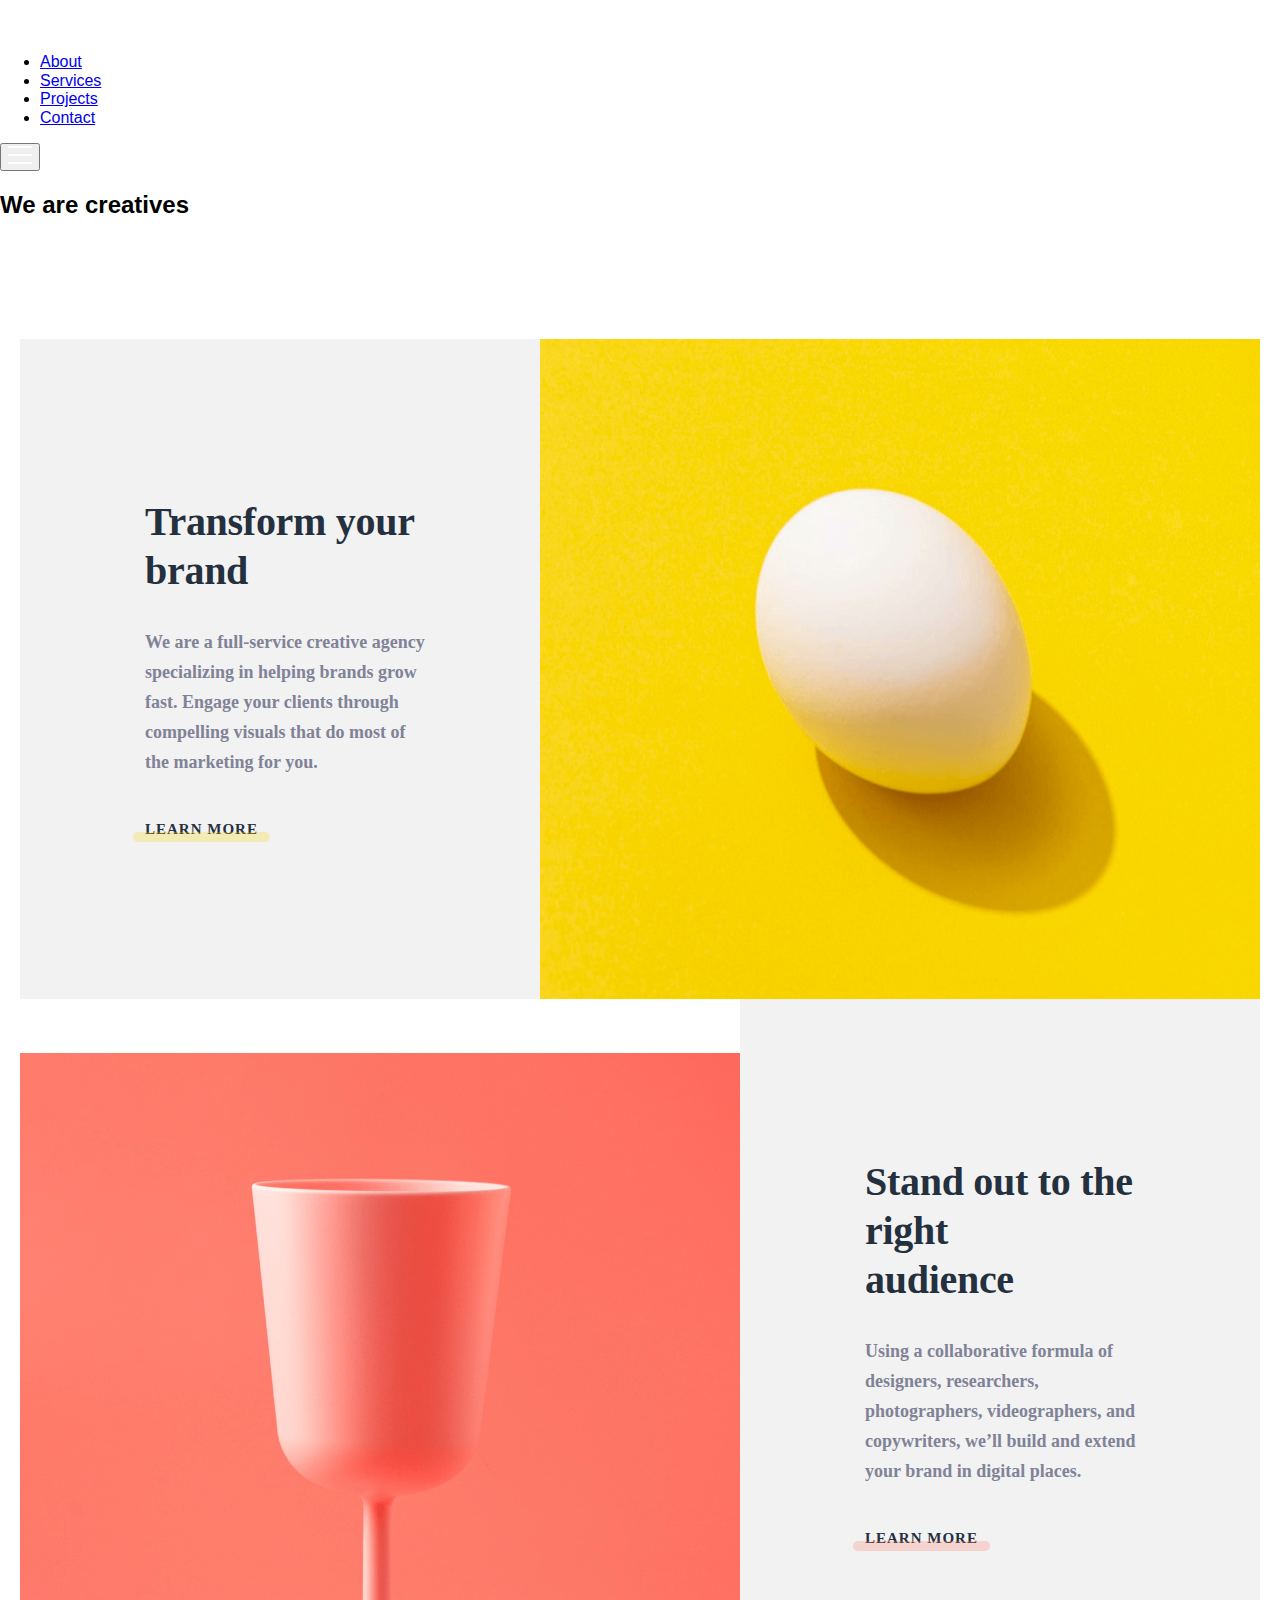
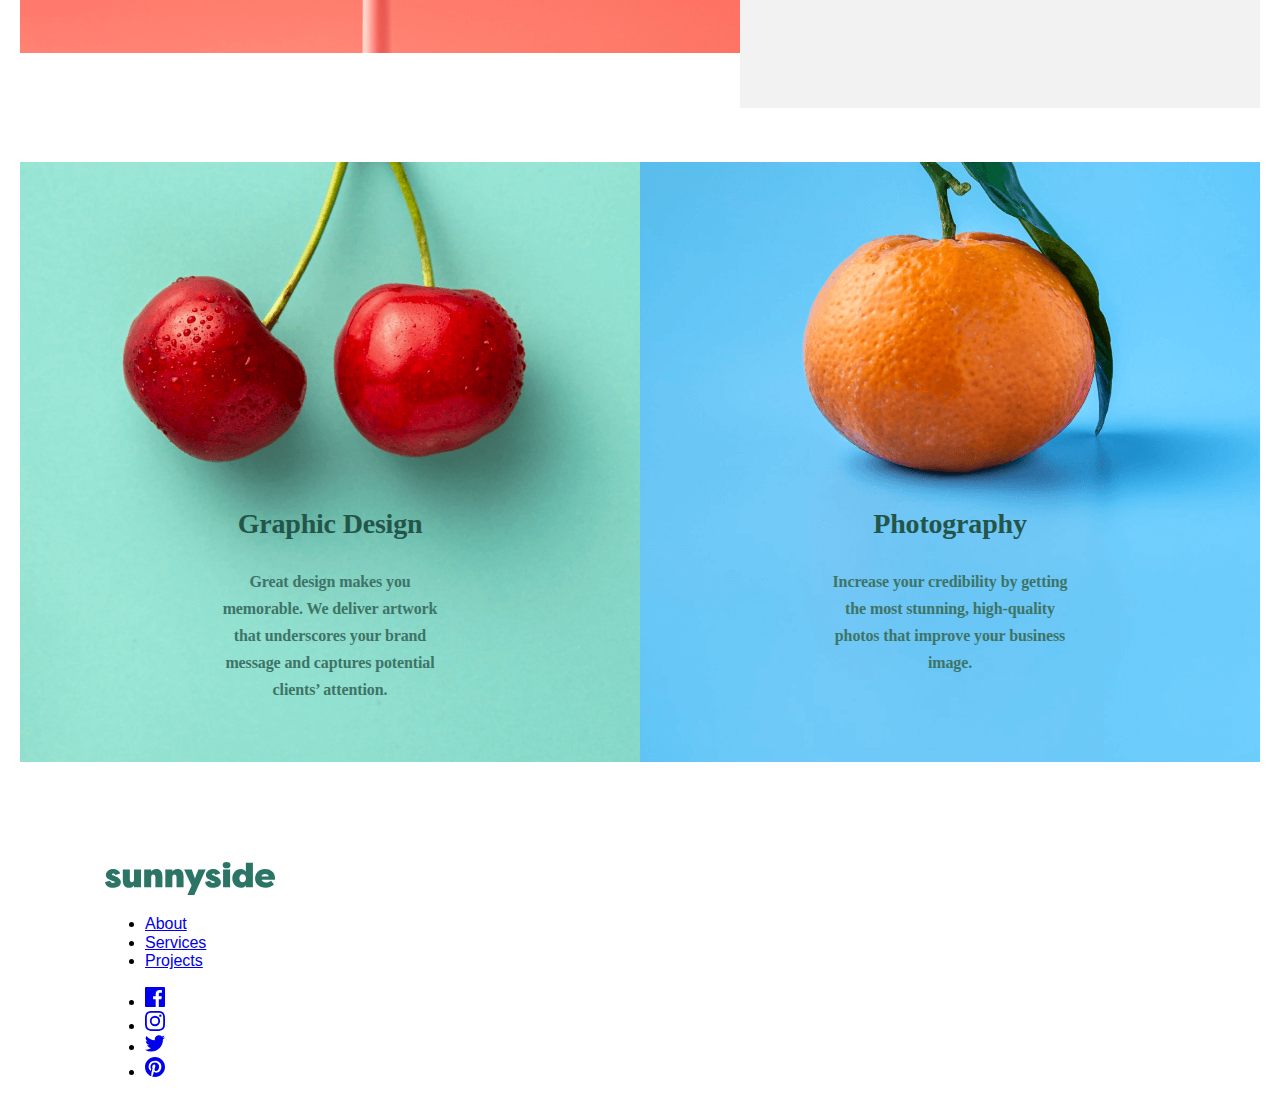
==== index.html @ 57a6dff3 "Asliddin" ====
<!DOCTYPE html>
<html lang="en">
<head>
  <meta charset="UTF-8">
  <meta http-equiv="X-UA-Compatible" content="IE=edge">
  <meta name="viewport" content="width=device-width, initial-scale=1.0">
  <title>dars_1</title>
  <link rel="stylesheet" href="./css/main.css">
</head>
  <body>
    <div class="hero-fon">
      <header class="site-header">
        <a class="site-header__logo-link" href="#">
          <img class="site-header__logo" src="./img/site-logo.svg" alt="Site logo" width="170" height="33">
        </a>
        <nav class="site-nav">
          <ul class="site-nav__list">
            <li class="site-nav__item"><a href="#" class="site-nav__item-link">About</a></li>
            <li class="site-nav__item"><a href="#" class="site-nav__item-link">Services</a></li>
            <li class="site-nav__item"><a href="#" class="site-nav__item-link">Projects</a></li>
            <li class="site-nav__item"><a href="#" class="site-nav__item-link site-nav__item-link--contact">Contact</a></li>
          </ul>
        </nav>
        <button class="site-header__btn site-header__js-btn"><img src="./img/btn.svg" alt="" width="24" height="18"></button>
      </header>
  
      <main class="site-main">
  
        <section class="hero">
          <h2 class="hero__heading">We are creatives</h2>
          <img class="hero__img" src="./img/strelka.svg" alt="" width="30" height="107">
        </section>
      </div>

      <section class="content-img">
        <div class="big-container">
          <ol class="content-img__list content-list">
            <li class="content-img__item">
                <div class="content-img__item-left">
                  <h2 class="content-img__title">Transform your<br> brand</h2>
                  <div class="content-img__text-box">
                    <p class="content__img-text">We are a full-service creative agency specializing in helping brands grow fast. Engage your clients through compelling visuals that do most of the marketing for you.</p>
                  </div>
                  <a class="content-img__link" href="#" >LEARN MORE</a>
                </div>
                <img class="content-img__img" src="./img/egg.png"
                width="720"
                height="600"
                alt="The background is yellow and there is an egg shade that stands for one egg" >
            </li>
            
            <li class="content-img__item">
              <div class="content-img__item-left">
                <h2 class="content-img__title">Stand out to the right<br> audience</h2>
                <div class="content-img__text-box">
                  <p class="content__img-text">Using a collaborative formula of designers, researchers, photographers, videographers, and copywriters, we’ll build and extend your brand in digital places.</p>
                </div>
                <a class="content-img__second-link" href="#" >LEARN MORE</a>
              </div>
              <img class="content-img__img" src="./img/fruct.png"
              width="720"
              height="600"
              alt="The background is yellow and there is an egg shade that stands for one egg" >
          </li>

          <li class="content-img__item">
            <div class="content-list__left">
              <strong class="content-list__str">Graphic Design</strong>
              <div class="content-list__text-box">
                <p class="content-list__text">Great design makes you memorable. We deliver artwork that underscores your brand message and captures potential clients’ attention.</p>
              </div>
            </div>
            <div class="content-list__right">
              <strong class="content-list__str">Photography</strong>
              <div class="content-list__text-box">
                <p class="content-list__text">Increase your credibility by getting the most stunning, high-quality photos that improve your business image.</p>
              </div>
            </div>
          </li>
          </ol>

        </div>


      </section>

      <section class="clients">

      </section>

      <section class="images">

      </section>

    </main>

    <footer class="site-footer">
      <div class="site-footer__container container">
        <a class="site-footer__logo-link" href="#">
          <img class="site-footer__logo" src="./img/logo-2.svg" alt="Site logo" width="170" height="33">
        </a>
        <nav class="footer-nav">
          <ul class="footer-nav__list">
            <li class="footer-nav__item"><a href="#" class="footer-nav__item-link">About</a></li>
            <li class="footer-nav__item"><a href="#" class="footer-nav__item-link">Services</a></li>
            <li class="footer-nav__item"><a href="#" class="footer-nav__item-link">Projects</a></li>
          </ul>
        </nav>
        <ul class="site-footer__list">
          <li class="site-footer__item">
            <a href="#" class="site-footer__item-link">
              <svg width="20" height="20" viewBox="0 0 20 20" fill="currentColor" xmlns="http://www.w3.org/2000/svg"><path d="M18.896 0H1.104C.494 0 0 .494 0 1.104v17.793C0 19.506.494 20 1.104 20h9.58v-7.745H8.076V9.237h2.606V7.01c0-2.583 1.578-3.99 3.883-3.99 1.104 0 2.052.082 2.329.119v2.7h-1.598c-1.254 0-1.496.597-1.496 1.47v1.928h2.989l-.39 3.018h-2.6V20h5.098c.608 0 1.102-.494 1.102-1.104V1.104C20 .494 19.506 0 18.896 0Z" fill="currentColor"/></svg>
            </a>
          </li>
          <li class="site-footer__item">
            <a href="#" class="site-footer__item-link">
              <svg width="20" height="20" viewBox="0 0 20 20" fill="currentColor" xmlns="http://www.w3.org/2000/svg"><path fill-rule="evenodd" clip-rule="evenodd" d="M10 0C7.284 0 6.944.012 5.878.06 2.246.227.228 2.242.06 5.877.01 6.944 0 7.284 0 10s.012 3.057.06 4.123c.167 3.632 2.182 5.65 5.817 5.817 1.067.048 1.407.06 4.123.06s3.057-.012 4.123-.06c3.629-.167 5.652-2.182 5.816-5.817.05-1.066.061-1.407.061-4.123s-.012-3.056-.06-4.122C19.777 2.249 17.76.228 14.124.06 13.057.01 12.716 0 10 0Zm0 1.802c2.67 0 2.987.01 4.042.059 2.71.123 3.975 1.409 4.099 4.099.048 1.054.057 1.37.057 4.04 0 2.672-.01 2.988-.057 4.042-.124 2.687-1.387 3.975-4.1 4.099-1.054.048-1.37.058-4.041.058-2.67 0-2.987-.01-4.04-.058-2.717-.124-3.977-1.416-4.1-4.1-.048-1.054-.058-1.37-.058-4.041 0-2.67.01-2.986.058-4.04.124-2.69 1.387-3.977 4.1-4.1 1.054-.048 1.37-.058 4.04-.058ZM4.865 10a5.135 5.135 0 1 1 10.27 0 5.135 5.135 0 0 1-10.27 0ZM10 13.333a3.333 3.333 0 1 1 0-6.665 3.333 3.333 0 0 1 0 6.665Zm4.137-8.67a1.2 1.2 0 1 1 2.401 0 1.2 1.2 0 0 1-2.4 0Z" fill="currentColor"/></svg>
            </a>
          </li>
          <li class="site-footer__item">
            <a href="#" class="site-footer__item-link">
              <svg width="20" height="17" viewBox="0 0 20 17" fill="currentColor" xmlns="http://www.w3.org/2000/svg"><path d="M20 2.172a8.192 8.192 0 0 1-2.357.646 4.11 4.11 0 0 0 1.805-2.27 8.22 8.22 0 0 1-2.606.996A4.096 4.096 0 0 0 13.847.248c-2.65 0-4.596 2.472-3.998 5.038A11.649 11.649 0 0 1 1.392.999a4.109 4.109 0 0 0 1.27 5.478 4.086 4.086 0 0 1-1.858-.513c-.045 1.9 1.318 3.679 3.291 4.075a4.114 4.114 0 0 1-1.853.07 4.106 4.106 0 0 0 3.833 2.849A8.25 8.25 0 0 1 0 14.658a11.616 11.616 0 0 0 6.29 1.843c7.618 0 11.922-6.434 11.663-12.205A8.353 8.353 0 0 0 20 2.172Z" fill="currentColor"/></svg>
            </a>
          </li>
          <li class="site-footer__item">
            <a href="#" class="site-footer__item-link">
              <svg width="20" height="20" viewBox="0 0 20 20" fill="currentColor" xmlns="http://www.w3.org/2000/svg"><path d="M10 0C4.478 0 0 4.477 0 10c0 4.237 2.636 7.855 6.356 9.312-.088-.791-.167-2.005.035-2.868.181-.78 1.172-4.97 1.172-4.97s-.299-.6-.299-1.486c0-1.39.806-2.428 1.81-2.428.852 0 1.264.64 1.264 1.408 0 .858-.545 2.14-.828 3.33-.236.995.5 1.807 1.48 1.807 1.778 0 3.144-1.874 3.144-4.58 0-2.393-1.72-4.068-4.177-4.068-2.845 0-4.515 2.135-4.515 4.34 0 .859.331 1.781.745 2.281a.3.3 0 0 1 .069.288l-.278 1.133c-.044.183-.145.223-.335.134-1.249-.581-2.03-2.407-2.03-3.874 0-3.154 2.292-6.052 6.608-6.052 3.469 0 6.165 2.473 6.165 5.776 0 3.447-2.173 6.22-5.19 6.22-1.013 0-1.965-.525-2.291-1.148l-.623 2.378c-.226.869-.835 1.958-1.244 2.621.937.29 1.931.446 2.962.446 5.523 0 10-4.477 10-10S15.523 0 10 0Z" fill="currentColor"/></svg>
            </a>
          </li>
        </ul>
      </div>
    </footer>

    <script src="./js/main.js"></script>
  </body>
</html>
---- css/main.css ----
/*! normalize.css v8.0.1 | MIT License | github.com/necolas/normalize.css */
/* Document
   ========================================================================== */
/**
 * 1. Correct the line height in all browsers.
 * 2. Prevent adjustments of font size after orientation changes in iOS.
 */
html {
  line-height: 1.15;
  /* 1 */
  -webkit-text-size-adjust: 100%;
  /* 2 */
}

/* Sections
 ========================================================================== */
/**
* Remove the margin in all browsers.
*/
body {
  margin: 0;
}

/**
* Render the `main` element consistently in IE.
*/
main {
  display: block;
}

/**
* Correct the font size and margin on `h1` elements within `section` and
* `article` contexts in Chrome, Firefox, and Safari.
*/
h1 {
  font-size: 2em;
  margin: 0.67em 0;
}

/* Grouping content
 ========================================================================== */
/**
* 1. Add the correct box sizing in Firefox.
* 2. Show the overflow in Edge and IE.
*/
hr {
  -webkit-box-sizing: content-box;
          box-sizing: content-box;
  /* 1 */
  height: 0;
  /* 1 */
  overflow: visible;
  /* 2 */
}

/**
* 1. Correct the inheritance and scaling of font size in all browsers.
* 2. Correct the odd `em` font sizing in all browsers.
*/
pre {
  font-family: monospace, monospace;
  /* 1 */
  font-size: 1em;
  /* 2 */
}

/* Text-level semantics
 ========================================================================== */
/**
* Remove the gray background on active links in IE 10.
*/
a {
  background-color: transparent;
}

/**
* 1. Remove the bottom border in Chrome 57-
* 2. Add the correct text decoration in Chrome, Edge, IE, Opera, and Safari.
*/
abbr[title] {
  border-bottom: none;
  /* 1 */
  text-decoration: underline;
  /* 2 */
  -webkit-text-decoration: underline dotted;
          text-decoration: underline dotted;
  /* 2 */
}

/**
* Add the correct font weight in Chrome, Edge, and Safari.
*/
b,
strong {
  font-weight: bolder;
}

/**
* 1. Correct the inheritance and scaling of font size in all browsers.
* 2. Correct the odd `em` font sizing in all browsers.
*/
code,
kbd,
samp {
  font-family: monospace, monospace;
  /* 1 */
  font-size: 1em;
  /* 2 */
}

/**
* Add the correct font size in all browsers.
*/
small {
  font-size: 80%;
}

/**
* Prevent `sub` and `sup` elements from affecting the line height in
* all browsers.
*/
sub,
sup {
  font-size: 75%;
  line-height: 0;
  position: relative;
  vertical-align: baseline;
}

sub {
  bottom: -0.25em;
}

sup {
  top: -0.5em;
}

/* Embedded content
 ========================================================================== */
/**
* Remove the border on images inside links in IE 10.
*/
img {
  border-style: none;
}

/* Forms
 ========================================================================== */
/**
* 1. Change the font styles in all browsers.
* 2. Remove the margin in Firefox and Safari.
*/
button,
input,
optgroup,
select,
textarea {
  font-family: inherit;
  /* 1 */
  font-size: 100%;
  /* 1 */
  line-height: 1.15;
  /* 1 */
  margin: 0;
  /* 2 */
}

/**
* Show the overflow in IE.
* 1. Show the overflow in Edge.
*/
button,
input {
  /* 1 */
  overflow: visible;
}

/**
* Remove the inheritance of text transform in Edge, Firefox, and IE.
* 1. Remove the inheritance of text transform in Firefox.
*/
button,
select {
  /* 1 */
  text-transform: none;
}

/**
* Correct the inability to style clickable types in iOS and Safari.
*/
button,
[type="button"],
[type="reset"],
[type="submit"] {
  -webkit-appearance: button;
}

/**
* Remove the inner border and padding in Firefox.
*/
button::-moz-focus-inner,
[type="button"]::-moz-focus-inner,
[type="reset"]::-moz-focus-inner,
[type="submit"]::-moz-focus-inner {
  border-style: none;
  padding: 0;
}

/**
* Restore the focus styles unset by the previous rule.
*/
button:-moz-focusring,
[type="button"]:-moz-focusring,
[type="reset"]:-moz-focusring,
[type="submit"]:-moz-focusring {
  outline: 1px dotted ButtonText;
}

/**
* Correct the padding in Firefox.
*/
fieldset {
  padding: 0.35em 0.75em 0.625em;
}

/**
* 1. Correct the text wrapping in Edge and IE.
* 2. Correct the color inheritance from `fieldset` elements in IE.
* 3. Remove the padding so developers are not caught out when they zero out
*    `fieldset` elements in all browsers.
*/
legend {
  -webkit-box-sizing: border-box;
          box-sizing: border-box;
  /* 1 */
  color: inherit;
  /* 2 */
  display: table;
  /* 1 */
  max-width: 100%;
  /* 1 */
  padding: 0;
  /* 3 */
  white-space: normal;
  /* 1 */
}

/**
* Add the correct vertical alignment in Chrome, Firefox, and Opera.
*/
progress {
  vertical-align: baseline;
}

/**
* Remove the default vertical scrollbar in IE 10+.
*/
textarea {
  overflow: auto;
}

/**
* 1. Add the correct box sizing in IE 10.
* 2. Remove the padding in IE 10.
*/
[type="checkbox"],
[type="radio"] {
  -webkit-box-sizing: border-box;
          box-sizing: border-box;
  /* 1 */
  padding: 0;
  /* 2 */
}

/**
* Correct the cursor style of increment and decrement buttons in Chrome.
*/
[type="number"]::-webkit-inner-spin-button,
[type="number"]::-webkit-outer-spin-button {
  height: auto;
}

/**
* 1. Correct the odd appearance in Chrome and Safari.
* 2. Correct the outline style in Safari.
*/
[type="search"] {
  -webkit-appearance: textfield;
  /* 1 */
  outline-offset: -2px;
  /* 2 */
}

/**
* Remove the inner padding in Chrome and Safari on macOS.
*/
[type="search"]::-webkit-search-decoration {
  -webkit-appearance: none;
}

/**
* 1. Correct the inability to style clickable types in iOS and Safari.
* 2. Change font properties to `inherit` in Safari.
*/
::-webkit-file-upload-button {
  -webkit-appearance: button;
  /* 1 */
  font: inherit;
  /* 2 */
}

/* Interactive
 ========================================================================== */
/*
* Add the correct display in Edge, IE 10+, and Firefox.
*/
details {
  display: block;
}

/*
* Add the correct display in all browsers.
*/
summary {
  display: list-item;
}

/* Misc
 ========================================================================== */
/**
* Add the correct display in IE 10+.
*/
template {
  display: none;
}

/**
* Add the correct display in IE 10.
*/
[hidden] {
  display: none;
}

/* FONTS */
@font-face {
  font-family: 'Fraunces';
  src: url("../font/Fraunces-Black.woff2") format("woff2"), url("../font/Fraunces-Black.woff") format("woff");
  font-weight: 900;
  font-style: normal;
  font-display: swap;
}

@font-face {
  font-family: 'Barlow';
  src: url("../font/Barlow-SemiBold.woff2") format("woff2"), url("../font/Barlow-SemiBold.woff") format("woff");
  font-weight: 600;
  font-style: normal;
  font-display: swap;
}

/* GENERAL */
html {
  -webkit-box-sizing: border-box;
          box-sizing: border-box;
  height: 100%;
  scroll-behavior: smooth;
}

*,
*::before,
*::after {
  -webkit-box-sizing: inherit;
          box-sizing: inherit;
}

body {
  display: -webkit-box;
  display: -ms-flexbox;
  display: flex;
  -webkit-box-orient: vertical;
  -webkit-box-direction: normal;
      -ms-flex-direction: column;
          flex-direction: column;
  height: 100%;
  padding: 0;
  margin: 0;
  overflow-x: hidden;
  font-family: "Arial", sans-serif;
  background-color: #fff;
}

img {
  max-width: 100%;
  height: auto;
}

/* VISUALLY-HIDDEN */
.visually-hidden {
  position: absolute;
  width: 1px;
  height: 1px;
  margin: -1px;
  border: 0;
  padding: 0;
  clip: rect(0 0 0 0);
  overflow: hidden;
}

/* CONTAINER */
.container {
  width: 100%;
  max-width: 1110px;
  padding-left: 20px;
  padding-right: 20px;
  margin-left: auto;
  margin-right: auto;
}

.big-container {
  width: 100%;
  max-width: 1480px;
  padding-left: 20px;
  padding-right: 20px;
  margin-left: auto;
  margin-right: auto;
}

.content-img {
  padding-bottom: 100px;
}

.content-img__list {
  padding: 0;
  margin: 0;
}

.content-img__item {
  display: -webkit-box;
  display: -ms-flexbox;
  display: flex;
  -webkit-box-pack: justify;
      -ms-flex-pack: justify;
          justify-content: space-between;
}

.content-img__item:nth-child(2n + 2) {
  -webkit-box-align: center;
      -ms-flex-align: center;
          align-items: center;
  -webkit-box-orient: horizontal;
  -webkit-box-direction: reverse;
      -ms-flex-direction: row-reverse;
          flex-direction: row-reverse;
}

.content-img__item-left {
  width: 100%;
  max-width: 720px;
  display: inline-block;
  padding: 158px 110px 157px 125px;
  background-color: #F2F2F2;
}

.content-img__title {
  margin: 0 0 32px 0;
  font-family: 'Fraunces 9pt Soft';
  font-weight: 900;
  font-size: 40px;
  line-height: 49px;
  letter-spacing: -0.285714px;
  color: #24303E;
}

.content-img__text-box {
  width: 100%;
  max-width: 447px;
}

.content__img-text {
  margin: 0 0 40px 0;
  font-family: 'Barlow';
  font-weight: 600;
  font-size: 18px;
  line-height: 30px;
  color: #808397;
}

.content-img__link {
  position: relative;
  display: inline-block;
  font-family: 'Fraunces 9pt Soft';
  font-weight: 900;
  font-size: 15px;
  line-height: 25px;
  letter-spacing: 1px;
  text-transform: uppercase;
  color: #24303E;
  text-decoration: none;
}

.content-img__link::before {
  top: 15px;
  left: -12px;
  position: absolute;
  display: block;
  width: 137px;
  height: 10px;
  background-color: #FAD400;
  mix-blend-mode: normal;
  opacity: 0.25;
  border-radius: 28px;
  content: " ";
}

.content-img__link:active::before {
  top: 15px;
  left: -12px;
  position: absolute;
  display: block;
  width: 137px;
  height: 10px;
  opacity: 0;
  background: #FAD400;
  mix-blend-mode: normal;
  opacity: 0.5;
  border-radius: 28px;
  content: " ";
}

.content-img__second-link {
  position: relative;
  display: inline-block;
  font-family: 'Fraunces 9pt Soft';
  font-weight: 900;
  font-size: 15px;
  line-height: 25px;
  letter-spacing: 1px;
  text-transform: uppercase;
  color: #24303E;
  text-decoration: none;
}

.content-img__second-link::before {
  top: 15px;
  left: -12px;
  position: absolute;
  display: block;
  width: 137px;
  height: 10px;
  background: #FE7766;
  mix-blend-mode: normal;
  opacity: 0.25;
  border-radius: 28px;
  content: " ";
}

.content-img__second-link:active::before {
  top: 15px;
  left: -12px;
  position: absolute;
  display: block;
  width: 137px;
  height: 10px;
  background: #FE7766;
  mix-blend-mode: normal;
  opacity: 0.5;
  border-radius: 28px;
  content: " ";
}

.content-list__left {
  display: inline-block;
  width: 100%;
  max-width: 720px;
  padding: 398px 190px 59px 190px;
  background-image: url(../img/cherry.png);
  background-repeat: no-repeat;
  background-size: 720px 600px;
  background-position: top 100% center;
}

.content-list__right {
  display: inline-block;
  width: 100%;
  max-width: 720px;
  padding: 398px 190px 59px 190px;
  background-image: url(../img/origin.png);
  background-repeat: no-repeat;
  background-size: 720px 600px;
  background-position: top 100% center;
}

.content-list__str {
  display: block;
  margin-bottom: 27px;
  text-align: center;
  font-family: 'Fraunces 9pt Soft';
  font-weight: 900;
  font-size: 28px;
  line-height: 35px;
  letter-spacing: -0.2px;
  color: #24554A;
}

.content-list__text-box {
  width: 100%;
  max-width: 339px;
}

.content-list__text {
  margin: 0;
  font-family: 'Barlow';
  font-weight: 600;
  font-size: 16px;
  line-height: 27px;
  text-align: center;
  letter-spacing: -0.114286px;
  color: #3E7467;
}

.content-list__text .content-img__img {
  width: 100%;
  max-width: 720px;
  max-height: 600px;
}

@media only screen and (max-width: 520px) {
  .content-img__item {
    -webkit-box-orient: vertical;
    -webkit-box-direction: reverse;
        -ms-flex-direction: column-reverse;
            flex-direction: column-reverse;
  }
  .content-img__item:nth-child(2) {
    -webkit-box-orient: vertical;
    -webkit-box-direction: reverse;
        -ms-flex-direction: column-reverse;
            flex-direction: column-reverse;
  }
  .content-img__item-left {
    padding: 64px 24px 24px 24px;
    text-align: center;
  }
  .content-list__right {
    padding: 398px 24px 59px 24px;
    text-align: center;
  }
  .content-list__text-box {
    display: block;
    max-width: 327px;
    margin: 0 auto;
  }
  .content-list__left {
    padding: 398px 24px 59px 24px;
    text-align: center;
  }
}

@media only screen and (max-width: 448px) {
  .content-img__title {
    font-size: 30px;
    line-height: 30px;
    padding: 64px 12px 24px 12px;
  }
}

@media only screen and (max-width: 378px) {
  .content-img__title {
    font-size: 25px;
    line-height: 39px;
  }
}

@media only screen and (max-width: 378px) {
  .content-img__item-left {
    padding: 64px 18px 24px 18px;
  }
}

@media only screen and (max-width: 378px) {
  .content-img__item-left {
    padding: 64px 18px 24px 18px;
  }
}
/*# sourceMappingURL=main.css.map */
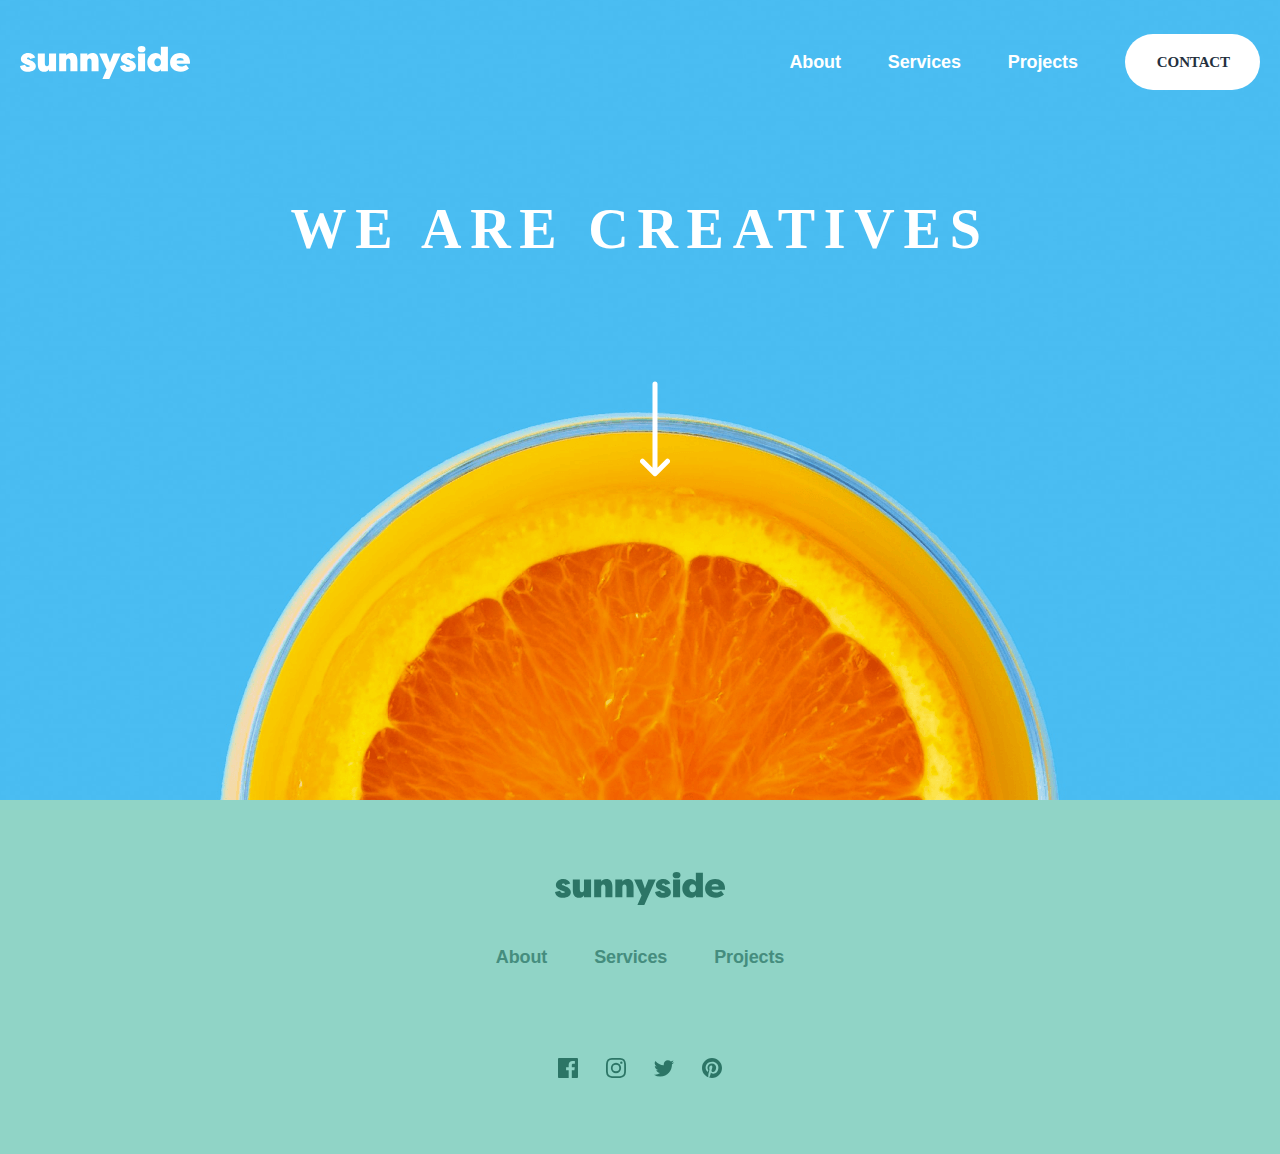
==== commit 80085241: "Sunnyside-figma" ====
--- a/index.html
+++ b/index.html
@@ -25,7 +25,7 @@
       </header>
   
       <main class="site-main">
-  
+        <h1 class="visually-hidden">Sunnyside</h1>
         <section class="hero">
           <h2 class="hero__heading">We are creatives</h2>
           <img class="hero__img" src="./img/strelka.svg" alt="" width="30" height="107">
@@ -33,54 +33,6 @@
       </div>
 
       <section class="content-img">
-        <div class="big-container">
-          <ol class="content-img__list content-list">
-            <li class="content-img__item">
-                <div class="content-img__item-left">
-                  <h2 class="content-img__title">Transform your<br> brand</h2>
-                  <div class="content-img__text-box">
-                    <p class="content__img-text">We are a full-service creative agency specializing in helping brands grow fast. Engage your clients through compelling visuals that do most of the marketing for you.</p>
-                  </div>
-                  <a class="content-img__link" href="#" >LEARN MORE</a>
-                </div>
-                <img class="content-img__img" src="./img/egg.png"
-                width="720"
-                height="600"
-                alt="The background is yellow and there is an egg shade that stands for one egg" >
-            </li>
-            
-            <li class="content-img__item">
-              <div class="content-img__item-left">
-                <h2 class="content-img__title">Stand out to the right<br> audience</h2>
-                <div class="content-img__text-box">
-                  <p class="content__img-text">Using a collaborative formula of designers, researchers, photographers, videographers, and copywriters, we’ll build and extend your brand in digital places.</p>
-                </div>
-                <a class="content-img__second-link" href="#" >LEARN MORE</a>
-              </div>
-              <img class="content-img__img" src="./img/fruct.png"
-              width="720"
-              height="600"
-              alt="The background is yellow and there is an egg shade that stands for one egg" >
-          </li>
-
-          <li class="content-img__item">
-            <div class="content-list__left">
-              <strong class="content-list__str">Graphic Design</strong>
-              <div class="content-list__text-box">
-                <p class="content-list__text">Great design makes you memorable. We deliver artwork that underscores your brand message and captures potential clients’ attention.</p>
-              </div>
-            </div>
-            <div class="content-list__right">
-              <strong class="content-list__str">Photography</strong>
-              <div class="content-list__text-box">
-                <p class="content-list__text">Increase your credibility by getting the most stunning, high-quality photos that improve your business image.</p>
-              </div>
-            </div>
-          </li>
-          </ol>
-
-        </div>
-
 
       </section>
 
@@ -89,7 +41,7 @@
       </section>
 
       <section class="images">
-
+        
       </section>
 
     </main>
--- a/css/main.css
+++ b/css/main.css
@@ -406,7 +406,7 @@
   overflow: hidden;
 }
 
-/* CONTAINER */
+_
 .container {
   width: 100%;
   max-width: 1110px;
@@ -416,270 +416,292 @@
   margin-right: auto;
 }
 
-.big-container {
+.hero-fon {
+  padding-top: 34px;
+  padding-bottom: 536px;
+  background-color: #e0e0e0;
+  background-image: url(../img/hero-fon.png);
+  background-repeat: no-repeat;
+  background-size: cover;
+  background-position: center;
+}
+
+.site-header {
+  position: relative;
+  z-index: 1;
   width: 100%;
-  max-width: 1480px;
+  max-width: 1352px;
   padding-left: 20px;
   padding-right: 20px;
-  margin-left: auto;
-  margin-right: auto;
-}
-
-.content-img {
-  padding-bottom: 100px;
-}
-
-.content-img__list {
-  padding: 0;
-  margin: 0;
-}
-
-.content-img__item {
+  margin: 0 auto;
+  margin-bottom: 105px;
   display: -webkit-box;
   display: -ms-flexbox;
   display: flex;
+  -webkit-box-align: center;
+      -ms-flex-align: center;
+          align-items: center;
   -webkit-box-pack: justify;
       -ms-flex-pack: justify;
           justify-content: space-between;
 }
 
-.content-img__item:nth-child(2n + 2) {
+.site-header__logo {
+  width: 170px;
+  height: 33px;
+  display: block;
+  -webkit-transition: opacity 0.3s ease;
+  transition: opacity 0.3s ease;
+}
+
+.site-header__logo:hover {
+  opacity: 0.5;
+}
+
+.site-header__btn {
+  display: none;
+  width: 24px;
+  height: 18px;
+  background-color: transparent;
+  border: none;
+  opacity: 0.5;
+}
+
+@media only screen and (max-width: 520px) {
+  .site-header {
+    padding: 0 20px;
+  }
+  .site-header__logo {
+    width: 124px;
+    height: 24px;
+  }
+  .site-header__btn {
+    display: block;
+  }
+}
+
+.site-nav__list {
+  margin: 0;
+  padding: 0;
+  list-style: none;
+  display: -webkit-box;
+  display: -ms-flexbox;
+  display: flex;
   -webkit-box-align: center;
       -ms-flex-align: center;
           align-items: center;
-  -webkit-box-orient: horizontal;
-  -webkit-box-direction: reverse;
-      -ms-flex-direction: row-reverse;
-          flex-direction: row-reverse;
-}
-
-.content-img__item-left {
-  width: 100%;
-  max-width: 720px;
-  display: inline-block;
-  padding: 158px 110px 157px 125px;
-  background-color: #F2F2F2;
-}
-
-.content-img__title {
-  margin: 0 0 32px 0;
-  font-family: 'Fraunces 9pt Soft';
-  font-weight: 900;
-  font-size: 40px;
-  line-height: 49px;
-  letter-spacing: -0.285714px;
-  color: #24303E;
-}
-
-.content-img__text-box {
-  width: 100%;
-  max-width: 447px;
-}
-
-.content__img-text {
-  margin: 0 0 40px 0;
-  font-family: 'Barlow';
+}
+
+.site-nav__item:not(:last-child) {
+  margin-right: 47px;
+}
+
+.site-nav__item-link {
   font-weight: 600;
   font-size: 18px;
-  line-height: 30px;
-  color: #808397;
-}
-
-.content-img__link {
-  position: relative;
-  display: inline-block;
-  font-family: 'Fraunces 9pt Soft';
-  font-weight: 900;
+  line-height: 25px;
+  letter-spacing: -0.128571px;
+  color: #fff;
+  text-decoration: none;
+  -webkit-transition: color 0.3s ease;
+  transition: color 0.3s ease;
+}
+
+.site-nav__item-link:hover {
+  color: #458D7E;
+}
+
+.site-nav__item-link--contact {
+  display: block;
+  padding: 16px 30px 15px 32px;
+  font-family: "Fraunces", serif;
+  font-weight: 700;
   font-size: 15px;
   line-height: 25px;
-  letter-spacing: 1px;
+  letter-spacing: -0.107143px;
   text-transform: uppercase;
   color: #24303E;
+  background-color: #fff;
+  border-radius: 28px;
   text-decoration: none;
-}
-
-.content-img__link::before {
-  top: 15px;
-  left: -12px;
+  -webkit-transition: background-color 0.3s ease, color 0.3s ease;
+  transition: background-color 0.3s ease, color 0.3s ease;
+}
+
+.site-nav__item-link--contact:hover {
+  color: #fff;
+  background-color: rgba(255, 255, 255, 0.244);
+}
+
+@media only screen and (max-width: 520px) {
+  .site-nav {
+    position: absolute;
+    z-index: 10;
+    top: 100%;
+    right: 20px;
+    display: none;
+    width: 100%;
+    max-width: 329px;
+    margin-top: 53px;
+    padding-top: 39px;
+    padding-bottom: 39px;
+    background-color: #FFFCF8;
+  }
+  .site-nav--open {
+    display: block;
+  }
+  .site-nav__list {
+    -webkit-box-orient: vertical;
+    -webkit-box-direction: normal;
+        -ms-flex-direction: column;
+            flex-direction: column;
+  }
+  .site-nav__item:not(:last-child) {
+    margin-right: 0;
+    margin-bottom: 32px;
+  }
+  .site-nav__item-link {
+    font-weight: 600;
+    font-size: 20px;
+    line-height: 25px;
+    letter-spacing: -0.142857px;
+    color: #808397;
+  }
+  .site-nav__item-link--contact {
+    color: #24303E;
+    background-color: #FBD600;
+  }
+  .site-nav__item-link--contact:hover {
+    color: #FBD600;
+    background-color: #24303E;
+  }
+}
+
+.hero__heading {
+  padding: 0;
+  margin: 0;
+  font-family: "Fraunces", serif;
+  font-weight: 900;
+  font-size: 56px;
+  line-height: 69px;
+  letter-spacing: 8.75px;
+  text-transform: uppercase;
+  text-align: center;
+  color: #fff;
+}
+
+.hero__img {
   position: absolute;
+  z-index: 1;
+  top: 381px;
+  left: 50%;
+}
+
+@media only screen and (max-width: 520px) {
+  .hero__heading {
+    font-size: 40px;
+    line-height: 49px;
+    letter-spacing: 6.25px;
+  }
+  .hero__img {
+    position: absolute;
+    z-index: 1;
+    top: 375px;
+    left: 50%;
+  }
+}
+
+.site-footer {
+  padding-top: 72px;
+  padding-bottom: 72px;
+  background-color: #90D4C6;
+}
+
+.site-footer__container {
+  display: -webkit-box;
+  display: -ms-flexbox;
+  display: flex;
+  -webkit-box-align: center;
+      -ms-flex-align: center;
+          align-items: center;
+  -webkit-box-pack: justify;
+      -ms-flex-pack: justify;
+          justify-content: space-between;
+  -webkit-box-orient: vertical;
+  -webkit-box-direction: normal;
+      -ms-flex-direction: column;
+          flex-direction: column;
+}
+
+.site-footer__logo {
   display: block;
-  width: 137px;
-  height: 10px;
-  background-color: #FAD400;
-  mix-blend-mode: normal;
-  opacity: 0.25;
-  border-radius: 28px;
-  content: " ";
-}
-
-.content-img__link:active::before {
-  top: 15px;
-  left: -12px;
-  position: absolute;
-  display: block;
-  width: 137px;
-  height: 10px;
-  opacity: 0;
-  background: #FAD400;
-  mix-blend-mode: normal;
+  margin-bottom: 40px;
+  -webkit-transition: opacity 0.3s ease;
+  transition: opacity 0.3s ease;
+}
+
+.site-footer__logo:hover {
   opacity: 0.5;
-  border-radius: 28px;
-  content: " ";
-}
-
-.content-img__second-link {
-  position: relative;
-  display: inline-block;
-  font-family: 'Fraunces 9pt Soft';
-  font-weight: 900;
-  font-size: 15px;
+}
+
+.footer-nav {
+  margin-bottom: 88px;
+}
+
+.footer-nav__list {
+  margin: 0;
+  padding: 0;
+  list-style: none;
+  display: -webkit-box;
+  display: -ms-flexbox;
+  display: flex;
+  -webkit-box-align: center;
+      -ms-flex-align: center;
+          align-items: center;
+}
+
+.footer-nav__item:not(:last-child) {
+  margin-right: 47px;
+}
+
+.footer-nav__item-link {
+  font-weight: 600;
+  font-size: 18px;
   line-height: 25px;
-  letter-spacing: 1px;
-  text-transform: uppercase;
-  color: #24303E;
+  letter-spacing: -0.128571px;
   text-decoration: none;
-}
-
-.content-img__second-link::before {
-  top: 15px;
-  left: -12px;
-  position: absolute;
-  display: block;
-  width: 137px;
-  height: 10px;
-  background: #FE7766;
-  mix-blend-mode: normal;
-  opacity: 0.25;
-  border-radius: 28px;
-  content: " ";
-}
-
-.content-img__second-link:active::before {
-  top: 15px;
-  left: -12px;
-  position: absolute;
-  display: block;
-  width: 137px;
-  height: 10px;
-  background: #FE7766;
-  mix-blend-mode: normal;
-  opacity: 0.5;
-  border-radius: 28px;
-  content: " ";
-}
-
-.content-list__left {
-  display: inline-block;
-  width: 100%;
-  max-width: 720px;
-  padding: 398px 190px 59px 190px;
-  background-image: url(../img/cherry.png);
-  background-repeat: no-repeat;
-  background-size: 720px 600px;
-  background-position: top 100% center;
-}
-
-.content-list__right {
-  display: inline-block;
-  width: 100%;
-  max-width: 720px;
-  padding: 398px 190px 59px 190px;
-  background-image: url(../img/origin.png);
-  background-repeat: no-repeat;
-  background-size: 720px 600px;
-  background-position: top 100% center;
-}
-
-.content-list__str {
-  display: block;
-  margin-bottom: 27px;
-  text-align: center;
-  font-family: 'Fraunces 9pt Soft';
-  font-weight: 900;
-  font-size: 28px;
-  line-height: 35px;
-  letter-spacing: -0.2px;
-  color: #24554A;
-}
-
-.content-list__text-box {
-  width: 100%;
-  max-width: 339px;
-}
-
-.content-list__text {
+  -webkit-transition: color 0.3s ease;
+  transition: color 0.3s ease;
+  color: #458D7E;
+}
+
+.footer-nav__item-link:hover {
+  color: #fff;
+}
+
+.site-footer__list {
   margin: 0;
-  font-family: 'Barlow';
-  font-weight: 600;
-  font-size: 16px;
-  line-height: 27px;
-  text-align: center;
-  letter-spacing: -0.114286px;
-  color: #3E7467;
-}
-
-.content-list__text .content-img__img {
-  width: 100%;
-  max-width: 720px;
-  max-height: 600px;
-}
-
-@media only screen and (max-width: 520px) {
-  .content-img__item {
-    -webkit-box-orient: vertical;
-    -webkit-box-direction: reverse;
-        -ms-flex-direction: column-reverse;
-            flex-direction: column-reverse;
-  }
-  .content-img__item:nth-child(2) {
-    -webkit-box-orient: vertical;
-    -webkit-box-direction: reverse;
-        -ms-flex-direction: column-reverse;
-            flex-direction: column-reverse;
-  }
-  .content-img__item-left {
-    padding: 64px 24px 24px 24px;
-    text-align: center;
-  }
-  .content-list__right {
-    padding: 398px 24px 59px 24px;
-    text-align: center;
-  }
-  .content-list__text-box {
-    display: block;
-    max-width: 327px;
-    margin: 0 auto;
-  }
-  .content-list__left {
-    padding: 398px 24px 59px 24px;
-    text-align: center;
-  }
-}
-
-@media only screen and (max-width: 448px) {
-  .content-img__title {
-    font-size: 30px;
-    line-height: 30px;
-    padding: 64px 12px 24px 12px;
-  }
-}
-
-@media only screen and (max-width: 378px) {
-  .content-img__title {
-    font-size: 25px;
-    line-height: 39px;
-  }
-}
-
-@media only screen and (max-width: 378px) {
-  .content-img__item-left {
-    padding: 64px 18px 24px 18px;
-  }
-}
-
-@media only screen and (max-width: 378px) {
-  .content-img__item-left {
-    padding: 64px 18px 24px 18px;
-  }
+  padding: 0;
+  list-style: none;
+  display: -webkit-box;
+  display: -ms-flexbox;
+  display: flex;
+  -webkit-box-align: center;
+      -ms-flex-align: center;
+          align-items: center;
+}
+
+.site-footer__item:not(:last-child) {
+  margin-right: 28px;
+}
+
+.site-footer__item-link {
+  color: #2C7566;
+  -webkit-transition: color 0.3s ease;
+  transition: color 0.3s ease;
+}
+
+.site-footer__item-link:hover {
+  color: #fff;
 }
 /*# sourceMappingURL=main.css.map */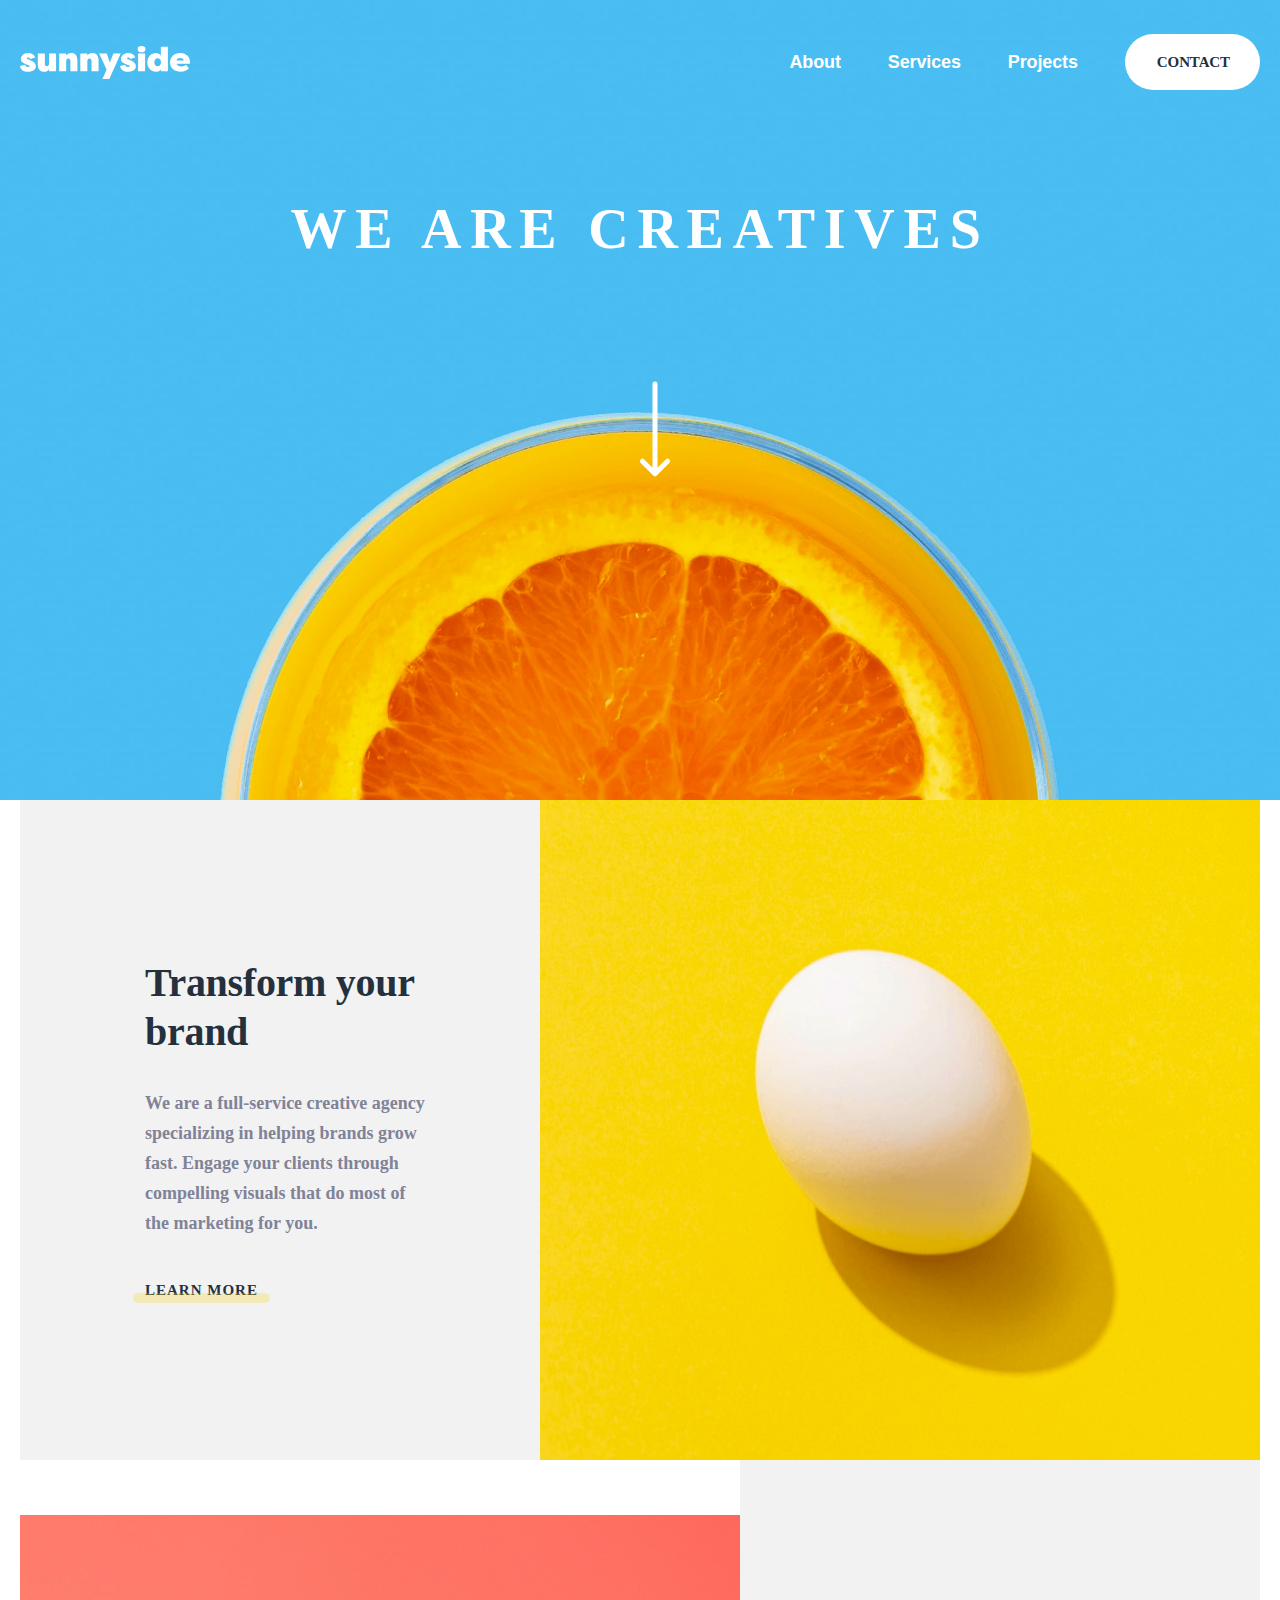
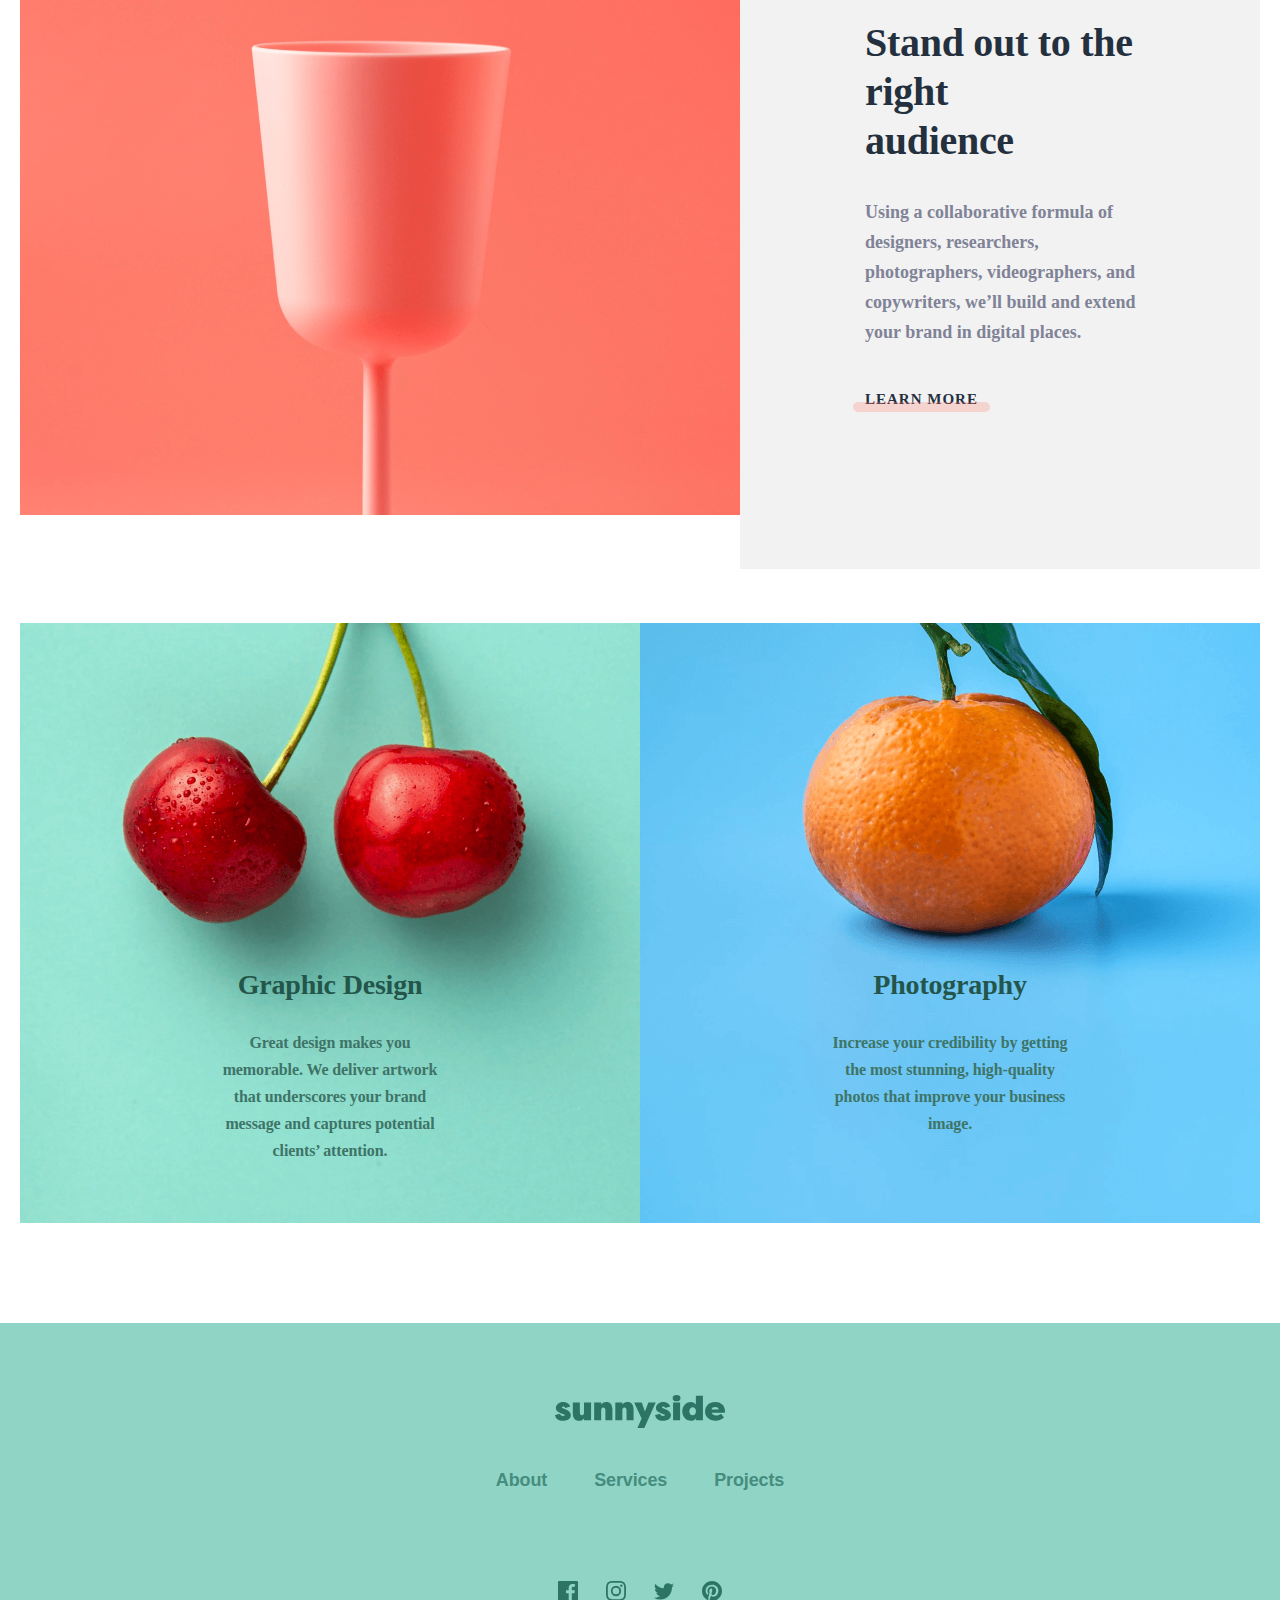
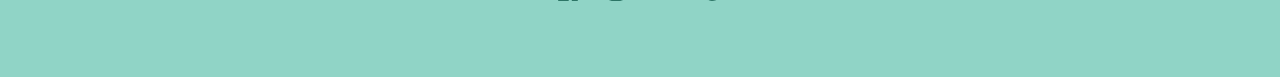
==== commit c2d26df2: "Add content-img section" ====
--- a/index.html
+++ b/index.html
@@ -33,6 +33,54 @@
       </div>
 
       <section class="content-img">
+        <div class="big-container">
+          <ol class="content-img__list content-list">
+            <li class="content-img__item">
+                <div class="content-img__item-left">
+                  <h2 class="content-img__title">Transform your<br> brand</h2>
+                  <div class="content-img__text-box">
+                    <p class="content__img-text">We are a full-service creative agency specializing in helping brands grow fast. Engage your clients through compelling visuals that do most of the marketing for you.</p>
+                  </div>
+                  <a class="content-img__link" href="#" >LEARN MORE</a>
+                </div>
+                <img class="content-img__img" src="./img/egg.png"
+                width="720"
+                height="600"
+                alt="The background is yellow and there is an egg shade that stands for one egg" >
+            </li>
+            
+            <li class="content-img__item">
+              <div class="content-img__item-left">
+                <h2 class="content-img__title">Stand out to the right<br> audience</h2>
+                <div class="content-img__text-box">
+                  <p class="content__img-text">Using a collaborative formula of designers, researchers, photographers, videographers, and copywriters, we’ll build and extend your brand in digital places.</p>
+                </div>
+                <a class="content-img__second-link" href="#" >LEARN MORE</a>
+              </div>
+              <img class="content-img__img" src="./img/fruct.png"
+              width="720"
+              height="600"
+              alt="The background is yellow and there is an egg shade that stands for one egg" >
+          </li>
+
+          <li class="content-img__item">
+            <div class="content-list__left">
+              <strong class="content-list__str">Graphic Design</strong>
+              <div class="content-list__text-box">
+                <p class="content-list__text">Great design makes you memorable. We deliver artwork that underscores your brand message and captures potential clients’ attention.</p>
+              </div>
+            </div>
+            <div class="content-list__right">
+              <strong class="content-list__str">Photography</strong>
+              <div class="content-list__text-box">
+                <p class="content-list__text">Increase your credibility by getting the most stunning, high-quality photos that improve your business image.</p>
+              </div>
+            </div>
+          </li>
+          </ol>
+
+        </div>
+
 
       </section>
 
--- a/css/main.css
+++ b/css/main.css
@@ -704,4 +704,271 @@
 .site-footer__item-link:hover {
   color: #fff;
 }
+
+.content-img {
+  padding-bottom: 100px;
+}
+
+.content-img__list {
+  padding: 0;
+  margin: 0;
+}
+
+.content-img__item {
+  display: -webkit-box;
+  display: -ms-flexbox;
+  display: flex;
+  -webkit-box-pack: justify;
+      -ms-flex-pack: justify;
+          justify-content: space-between;
+}
+
+.content-img__item:nth-child(2n + 2) {
+  -webkit-box-align: center;
+      -ms-flex-align: center;
+          align-items: center;
+  -webkit-box-orient: horizontal;
+  -webkit-box-direction: reverse;
+      -ms-flex-direction: row-reverse;
+          flex-direction: row-reverse;
+}
+
+.content-img__item-left {
+  width: 100%;
+  max-width: 720px;
+  display: inline-block;
+  padding: 158px 110px 157px 125px;
+  background-color: #F2F2F2;
+}
+
+.content-img__title {
+  margin: 0 0 32px 0;
+  font-family: 'Fraunces 9pt Soft';
+  font-weight: 900;
+  font-size: 40px;
+  line-height: 49px;
+  letter-spacing: -0.285714px;
+  color: #24303E;
+}
+
+.content-img__text-box {
+  width: 100%;
+  max-width: 447px;
+}
+
+.content__img-text {
+  margin: 0 0 40px 0;
+  font-family: 'Barlow';
+  font-weight: 600;
+  font-size: 18px;
+  line-height: 30px;
+  color: #808397;
+}
+
+.content-img__link {
+  position: relative;
+  display: inline-block;
+  font-family: 'Fraunces 9pt Soft';
+  font-weight: 900;
+  font-size: 15px;
+  line-height: 25px;
+  letter-spacing: 1px;
+  text-transform: uppercase;
+  color: #24303E;
+  text-decoration: none;
+}
+
+.content-img__link::before {
+  top: 15px;
+  left: -12px;
+  position: absolute;
+  display: block;
+  width: 137px;
+  height: 10px;
+  background-color: #FAD400;
+  mix-blend-mode: normal;
+  opacity: 0.25;
+  border-radius: 28px;
+  content: " ";
+}
+
+.content-img__link:active::before {
+  top: 15px;
+  left: -12px;
+  position: absolute;
+  display: block;
+  width: 137px;
+  height: 10px;
+  opacity: 0;
+  background: #FAD400;
+  mix-blend-mode: normal;
+  opacity: 0.5;
+  border-radius: 28px;
+  content: " ";
+}
+
+.content-img__second-link {
+  position: relative;
+  display: inline-block;
+  font-family: 'Fraunces 9pt Soft';
+  font-weight: 900;
+  font-size: 15px;
+  line-height: 25px;
+  letter-spacing: 1px;
+  text-transform: uppercase;
+  color: #24303E;
+  text-decoration: none;
+}
+
+.content-img__second-link::before {
+  top: 15px;
+  left: -12px;
+  position: absolute;
+  display: block;
+  width: 137px;
+  height: 10px;
+  background: #FE7766;
+  mix-blend-mode: normal;
+  opacity: 0.25;
+  border-radius: 28px;
+  content: " ";
+}
+
+.content-img__second-link:active::before {
+  top: 15px;
+  left: -12px;
+  position: absolute;
+  display: block;
+  width: 137px;
+  height: 10px;
+  background: #FE7766;
+  mix-blend-mode: normal;
+  opacity: 0.5;
+  border-radius: 28px;
+  content: " ";
+}
+
+.content-list__left {
+  display: inline-block;
+  width: 100%;
+  max-width: 720px;
+  padding: 398px 190px 59px 190px;
+  background-image: url(../img/cherry.png);
+  background-repeat: no-repeat;
+  background-size: 720px 600px;
+  background-position: top 100% center;
+}
+
+.content-list__right {
+  display: inline-block;
+  width: 100%;
+  max-width: 720px;
+  padding: 398px 190px 59px 190px;
+  background-image: url(../img/origin.png);
+  background-repeat: no-repeat;
+  background-size: 720px 600px;
+  background-position: top 100% center;
+}
+
+.content-list__str {
+  display: block;
+  margin-bottom: 27px;
+  text-align: center;
+  font-family: 'Fraunces 9pt Soft';
+  font-weight: 900;
+  font-size: 28px;
+  line-height: 35px;
+  letter-spacing: -0.2px;
+  color: #24554A;
+}
+
+.content-list__text-box {
+  width: 100%;
+  max-width: 339px;
+}
+
+.content-list__text {
+  margin: 0;
+  font-family: 'Barlow';
+  font-weight: 600;
+  font-size: 16px;
+  line-height: 27px;
+  text-align: center;
+  letter-spacing: -0.114286px;
+  color: #3E7467;
+}
+
+.content-list__text .content-img__img {
+  width: 100%;
+  max-width: 720px;
+  max-height: 600px;
+}
+
+@media only screen and (max-width: 520px) {
+  .content-img__item {
+    -webkit-box-orient: vertical;
+    -webkit-box-direction: reverse;
+        -ms-flex-direction: column-reverse;
+            flex-direction: column-reverse;
+  }
+  .content-img__item:nth-child(2) {
+    -webkit-box-orient: vertical;
+    -webkit-box-direction: reverse;
+        -ms-flex-direction: column-reverse;
+            flex-direction: column-reverse;
+  }
+  .content-img__item-left {
+    padding: 64px 24px 24px 24px;
+    text-align: center;
+  }
+  .content-list__right {
+    padding: 398px 24px 59px 24px;
+    text-align: center;
+  }
+  .content-list__text-box {
+    display: block;
+    max-width: 327px;
+    margin: 0 auto;
+  }
+  .content-list__left {
+    padding: 398px 24px 59px 24px;
+    text-align: center;
+  }
+}
+
+@media only screen and (max-width: 448px) {
+  .content-img__title {
+    font-size: 30px;
+    line-height: 30px;
+    padding: 64px 12px 24px 12px;
+  }
+}
+
+@media only screen and (max-width: 378px) {
+  .content-img__title {
+    font-size: 25px;
+    line-height: 39px;
+  }
+}
+
+@media only screen and (max-width: 378px) {
+  .content-img__item-left {
+    padding: 64px 18px 24px 18px;
+  }
+}
+
+@media only screen and (max-width: 378px) {
+  .content-img__item-left {
+    padding: 64px 18px 24px 18px;
+  }
+}
+
+.big-container {
+  width: 100%;
+  max-width: 1480px;
+  padding-left: 20px;
+  padding-right: 20px;
+  margin-left: auto;
+  margin-right: auto;
+}
 /*# sourceMappingURL=main.css.map */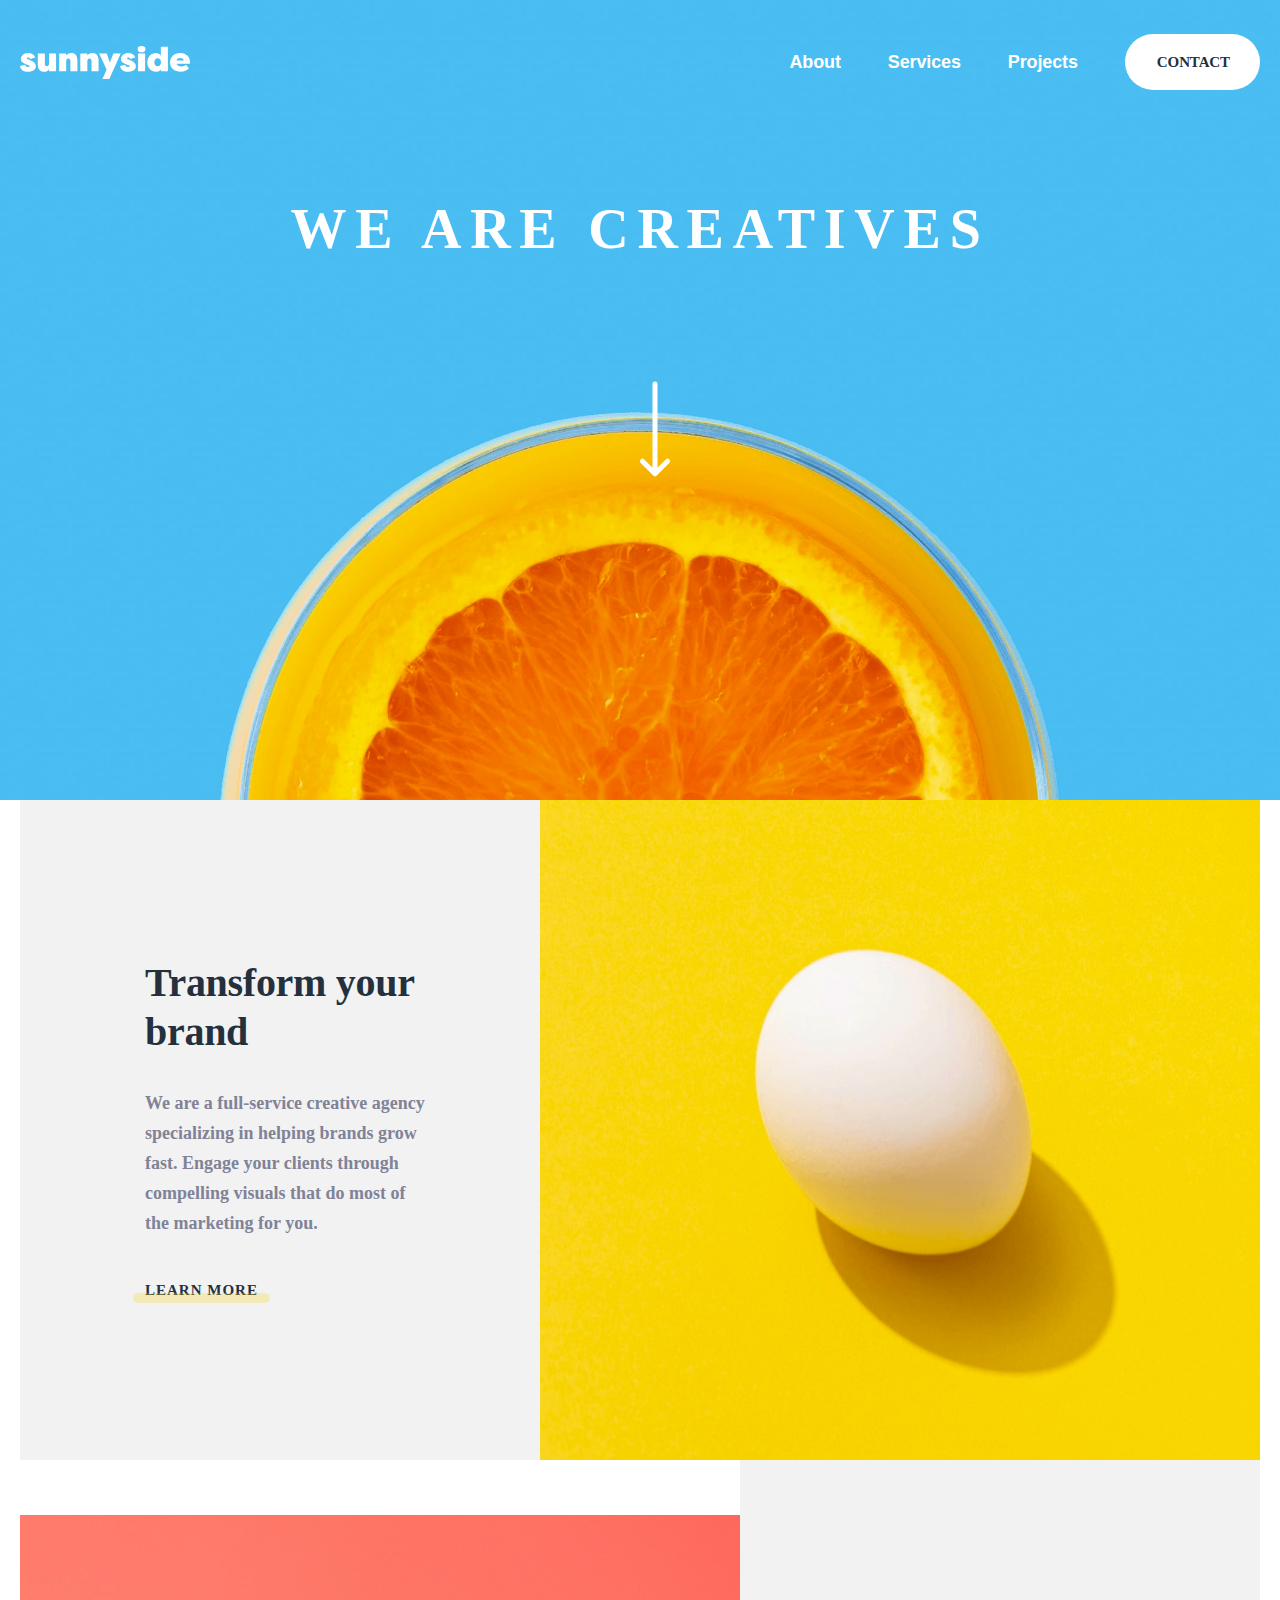
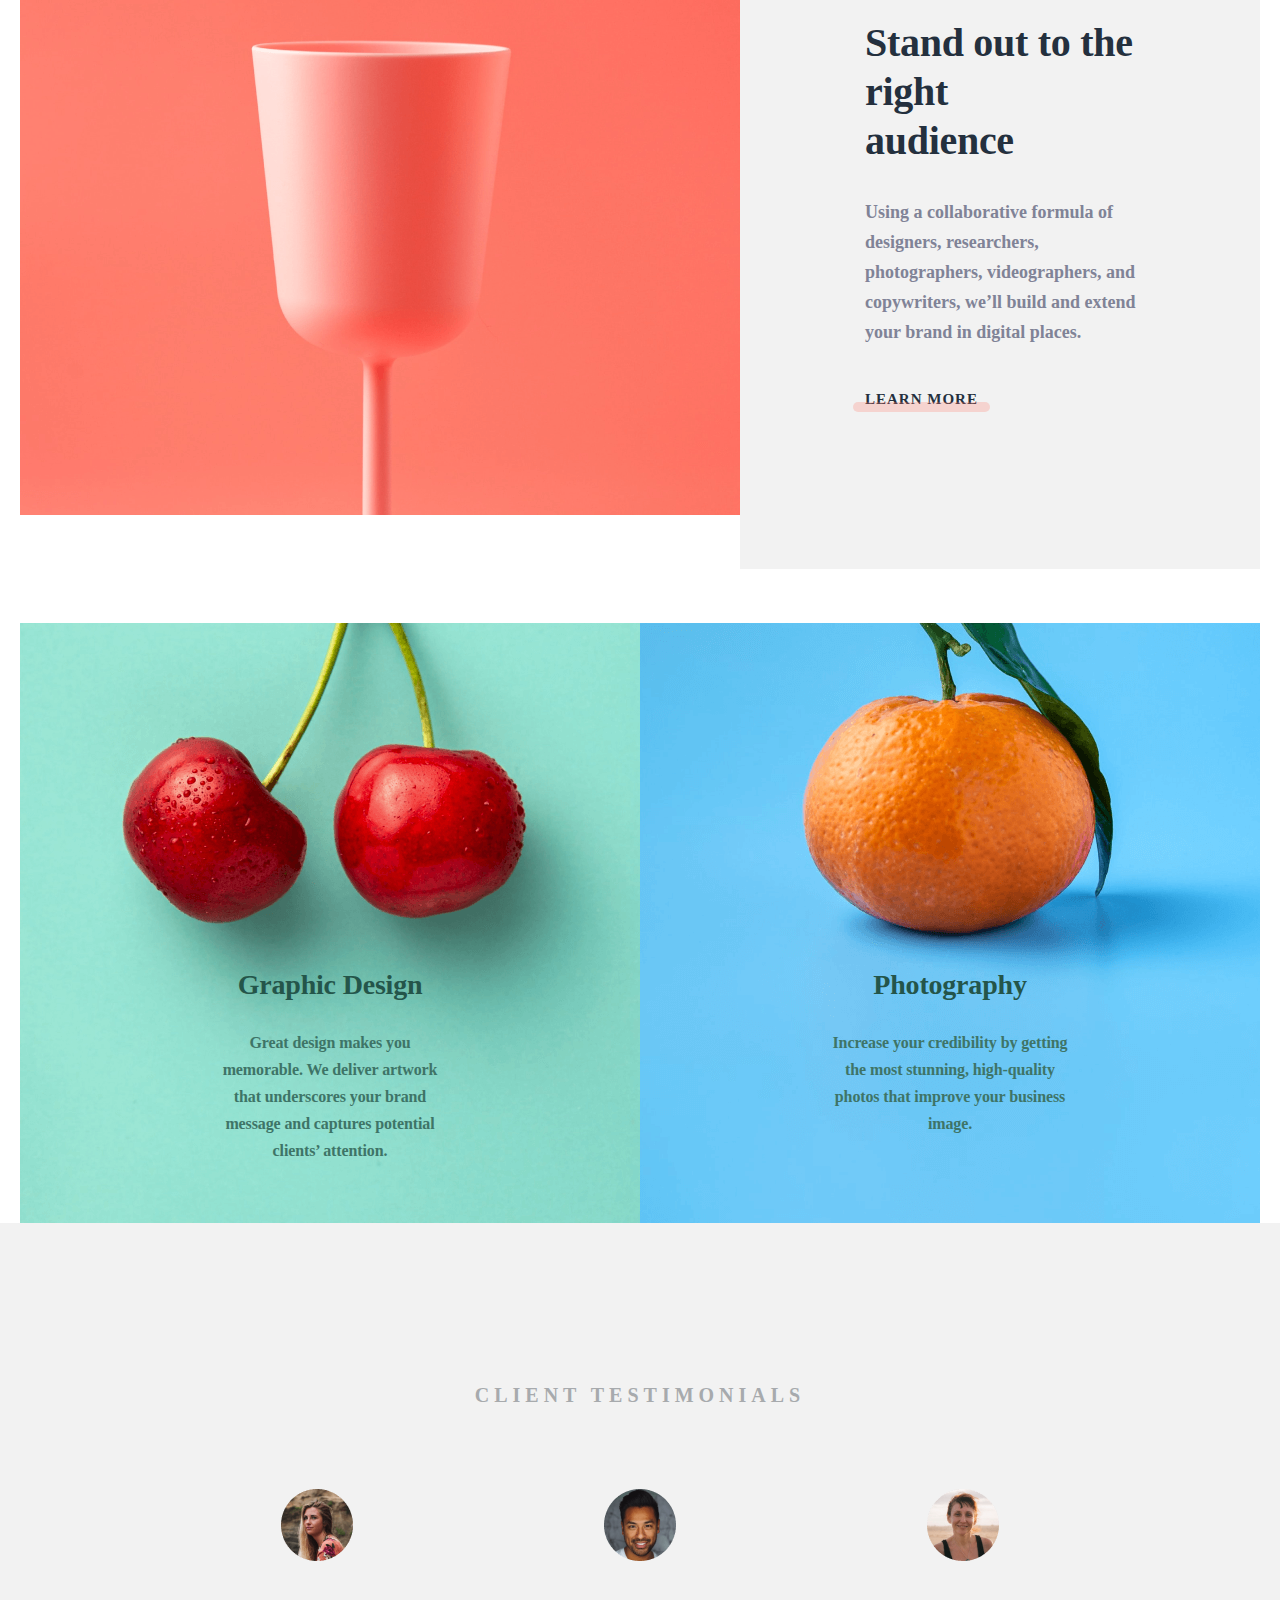
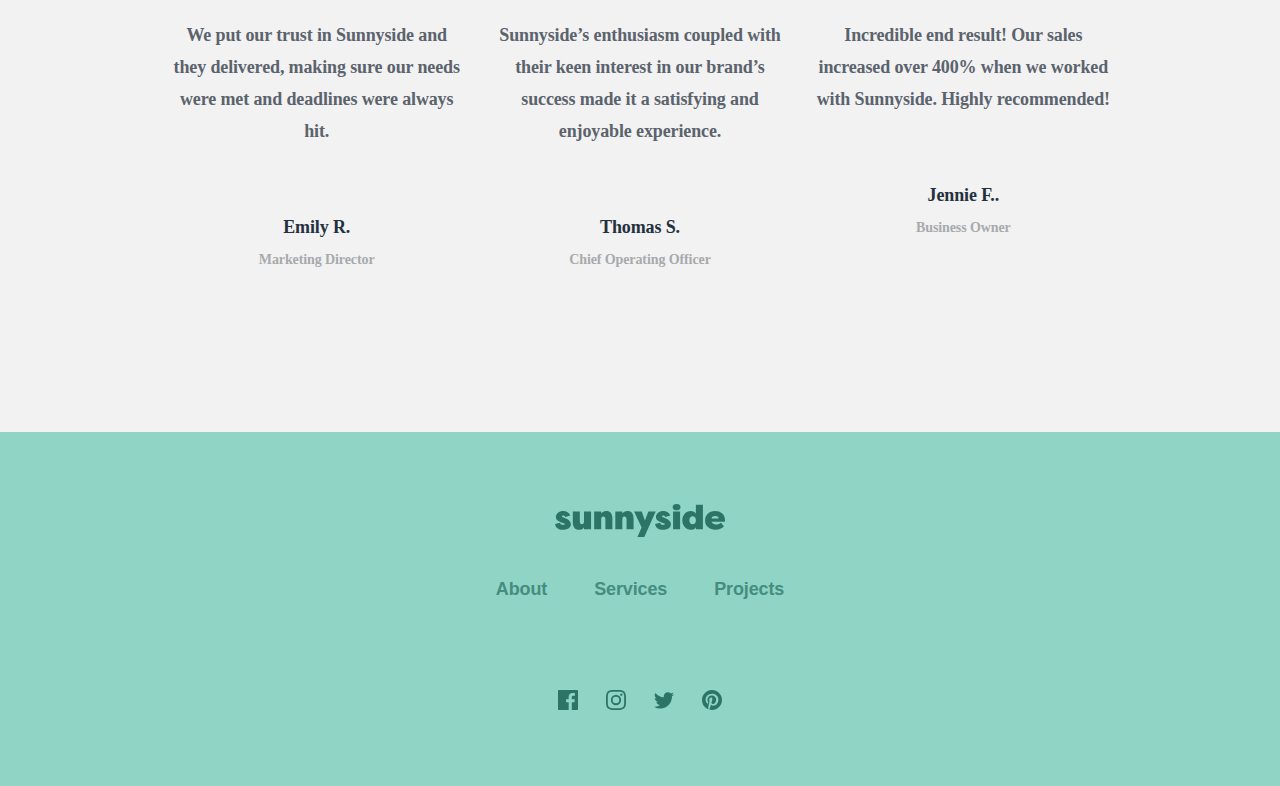
==== commit 35b64dc2: "Merge pull request #8 from sherboboyev-azizbek/clients" ====
--- a/index.html
+++ b/index.html
@@ -85,10 +85,57 @@
       </section>
 
       <section class="clients">
+        <div class="big-container">
+         <div class="clients-inner">
+          <strong class="clients__str">CLIENT TESTIMONIALS</strong>
+          <ol class="clients__list">
+
+            <li class="clients__item">
+              <img class="clients__img" src="./img/clients-1.png"
+              width="72"
+              height="72"
+              alt="Emily R. Marketing Director">
+              <div class="clients__text-box">
+                <p class="clients__text">We put our trust in Sunnyside and they delivered, making sure our needs were met and deadlines were always hit.</p>
+              </div>
+              <strong class="clients__name">Emily R.</strong>
+              <p class="clients__job">Marketing Director</p>
+            </li>
+
+            <li class="clients__item">
+              <img class="clients__img" src="./img/clients-2.png"
+              width="72"
+              height="72"
+              alt="Emily R. Marketing Director">
+              <div class="clients__text-box">
+                <p class="clients__text">Sunnyside’s enthusiasm coupled with their keen interest in our brand’s success made it a satisfying and enjoyable experience.</p>
+              </div>
+              <strong class="clients__name">Thomas S.</strong>
+              <p class="clients__job">Chief Operating Officer</p>
+            </li>
+
+            <li class="clients__item">
+              <img class="clients__img" src="./img/clients-3.png"
+              width="72"
+              height="72"
+              alt="Emily R. Marketing Director">
+              <div class="clients__text-box">
+                <p class="clients__text">Incredible end result! Our sales increased over 400% when we worked with Sunnyside. Highly recommended!</p>
+              </div>
+              <strong class="clients__name">Jennie F..</strong>
+              <p class="clients__job">Business Owner</p>
+            </li>
+
+          </ol>
+
+         </div>
+
+        </div>
 
       </section>
 
       <section class="images">
+       
         
       </section>
 
--- a/css/main.css
+++ b/css/main.css
@@ -705,10 +705,6 @@
   color: #fff;
 }
 
-.content-img {
-  padding-bottom: 100px;
-}
-
 .content-img__list {
   padding: 0;
   margin: 0;
@@ -971,4 +967,107 @@
   margin-left: auto;
   margin-right: auto;
 }
+
+.clients {
+  background-color: #F2F2F2;
+}
+
+.clients-inner {
+  padding: 160px 150px 160px 150px;
+}
+
+.clients__str {
+  display: block;
+  margin-bottom: 81px;
+  font-family: 'Fraunces 9pt Soft';
+  font-weight: 900;
+  font-size: 20px;
+  line-height: 25px;
+  text-align: center;
+  letter-spacing: 5px;
+  color: #A7AAAD;
+}
+
+.clients__list {
+  display: -webkit-box;
+  display: -ms-flexbox;
+  display: flex;
+  padding: 0;
+  margin: 0;
+  list-style: none;
+}
+
+.clients__item {
+  padding: 0;
+  margin: 0;
+  margin-right: 30px;
+}
+
+.clients__item:nth-child(3) {
+  margin-right: 0;
+}
+
+.clients__img {
+  display: block;
+  margin: 0 auto;
+  margin-bottom: 58px;
+}
+
+.clients__text-box {
+  width: 100%;
+  max-width: 350px;
+}
+
+.clients__text {
+  margin: 0 0 69px 0;
+  font-family: 'Barlow';
+  font-weight: 600;
+  font-size: 18px;
+  line-height: 32px;
+  text-align: center;
+  letter-spacing: -0.128571px;
+  color: #5B636D;
+}
+
+.clients__name {
+  display: block;
+  margin: 0 0 9px 0;
+  font-family: 'Fraunces 9pt Soft';
+  font-weight: 900;
+  font-size: 18px;
+  line-height: 22px;
+  text-align: center;
+  letter-spacing: -0.128571px;
+  color: #24303E;
+}
+
+.clients__job {
+  margin: 0;
+  font-family: 'Barlow';
+  font-weight: 600;
+  font-size: 14px;
+  line-height: 25px;
+  text-align: center;
+  letter-spacing: -0.1px;
+  color: #A7AAAD;
+}
+
+@media only screen and (max-width: 520px) {
+  .clients-inner {
+    padding: 64px 0px 86px 0px;
+    text-align: center;
+  }
+  .clients__list {
+    -webkit-box-orient: vertical;
+    -webkit-box-direction: normal;
+        -ms-flex-direction: column;
+            flex-direction: column;
+  }
+  .clients__text-box {
+    display: block;
+    width: 100%;
+    max-width: 327px;
+    margin: 0 auto;
+  }
+}
 /*# sourceMappingURL=main.css.map */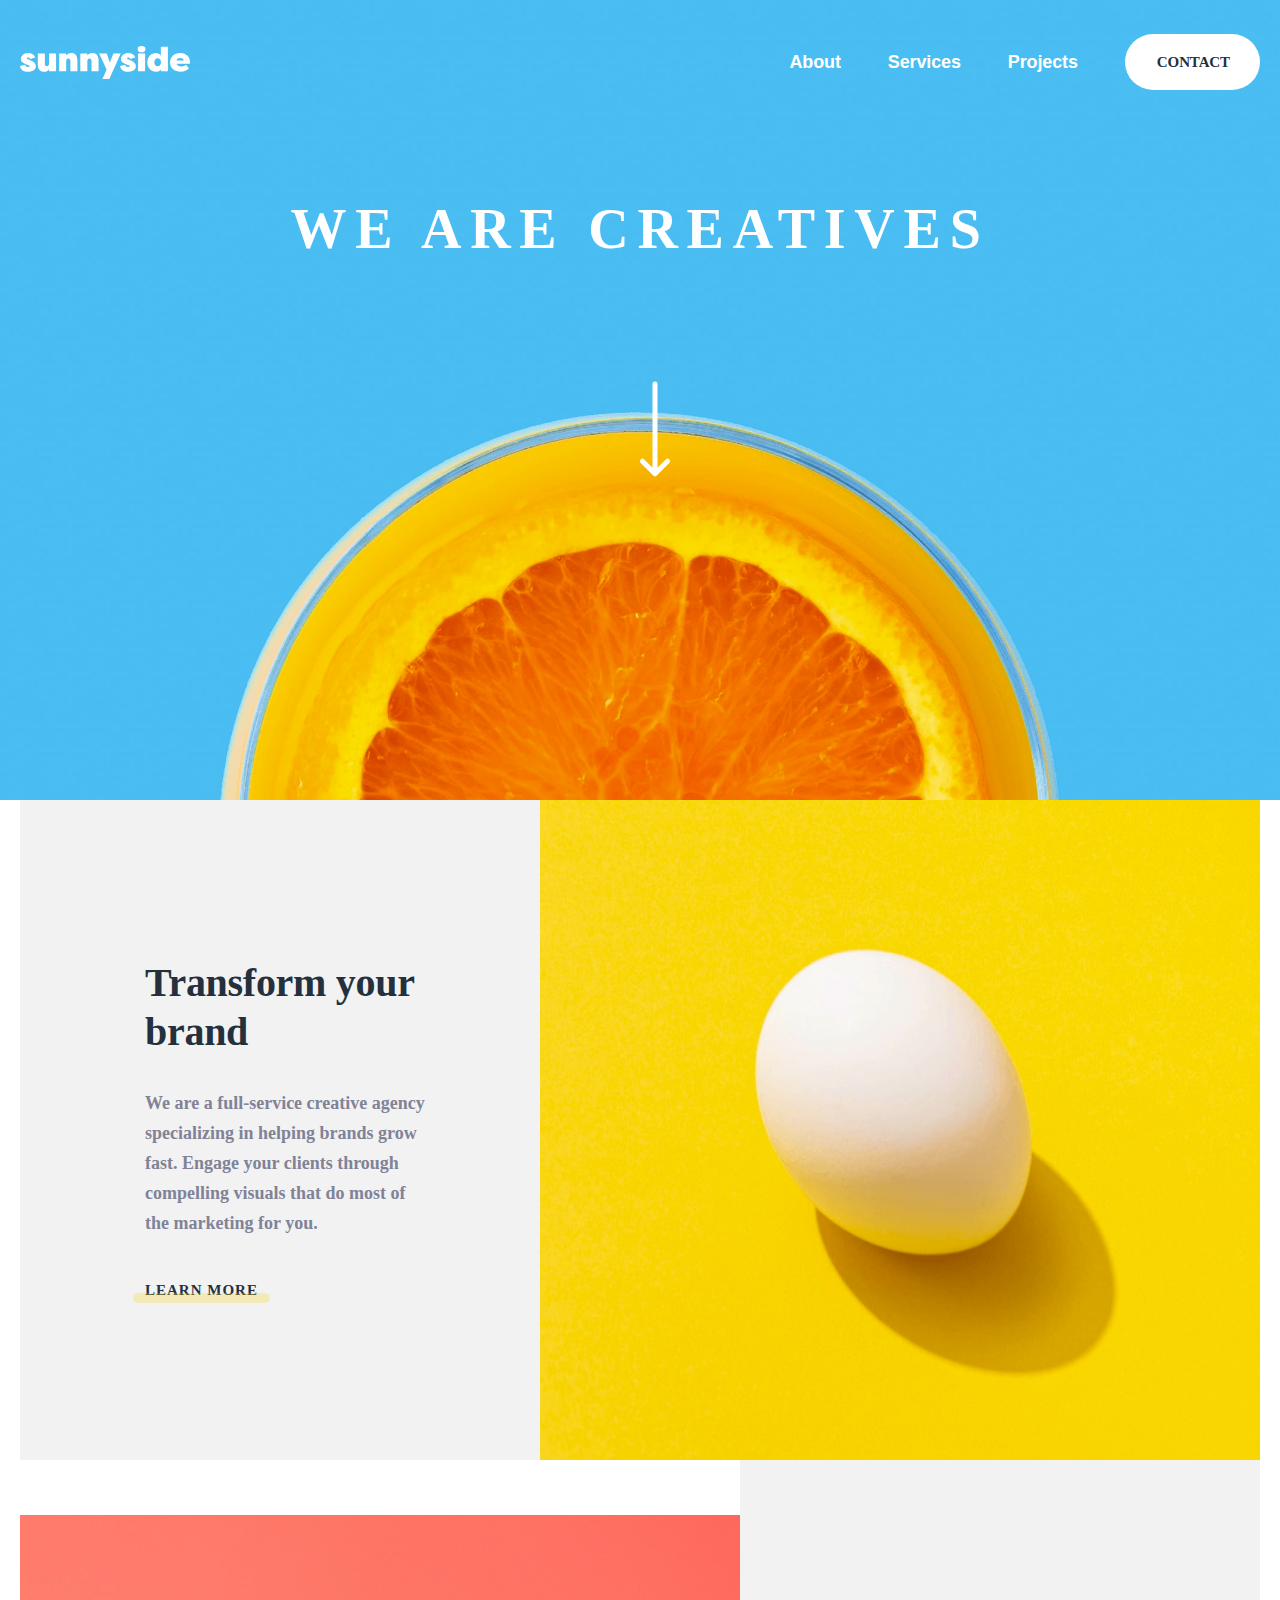
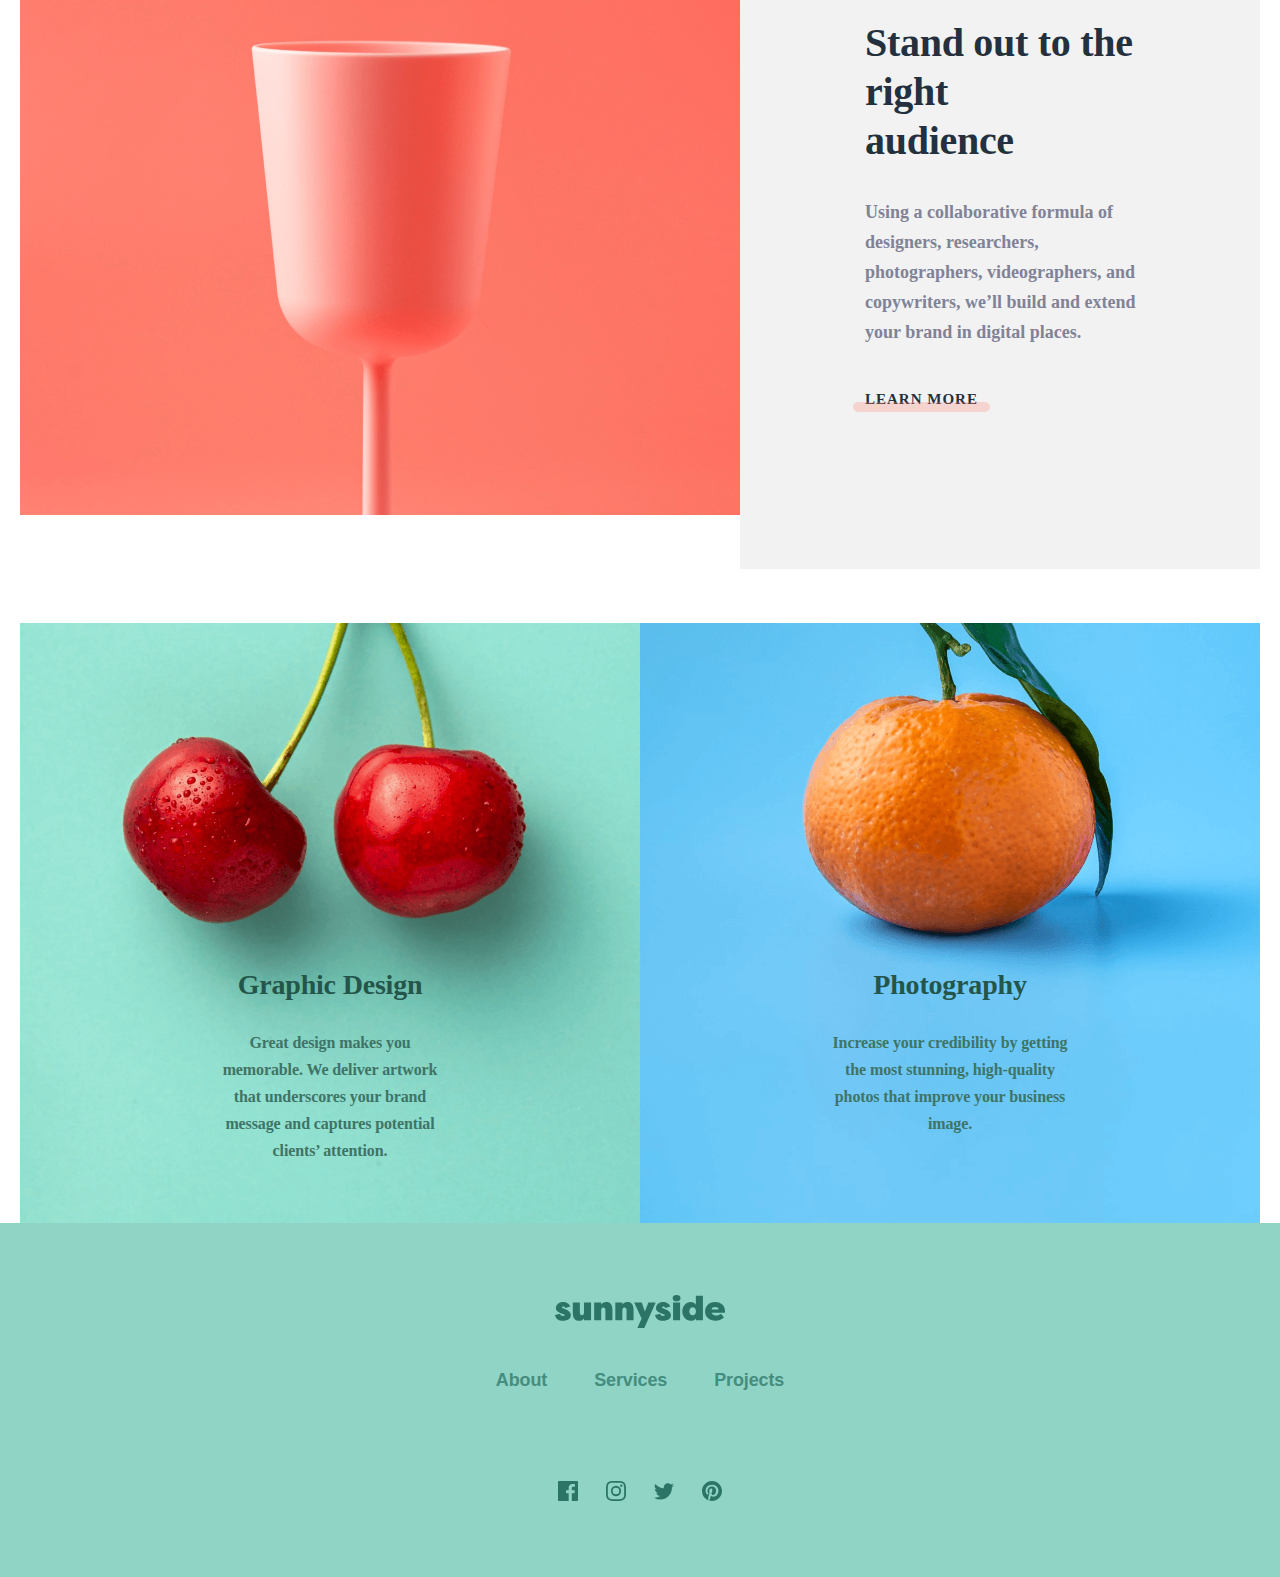
==== commit d04357df: "Add clients" ====
--- a/index.html
+++ b/index.html
@@ -78,64 +78,14 @@
             </div>
           </li>
           </ol>
-
         </div>
-
-
       </section>
 
       <section class="clients">
-        <div class="big-container">
-         <div class="clients-inner">
-          <strong class="clients__str">CLIENT TESTIMONIALS</strong>
-          <ol class="clients__list">
-
-            <li class="clients__item">
-              <img class="clients__img" src="./img/clients-1.png"
-              width="72"
-              height="72"
-              alt="Emily R. Marketing Director">
-              <div class="clients__text-box">
-                <p class="clients__text">We put our trust in Sunnyside and they delivered, making sure our needs were met and deadlines were always hit.</p>
-              </div>
-              <strong class="clients__name">Emily R.</strong>
-              <p class="clients__job">Marketing Director</p>
-            </li>
-
-            <li class="clients__item">
-              <img class="clients__img" src="./img/clients-2.png"
-              width="72"
-              height="72"
-              alt="Emily R. Marketing Director">
-              <div class="clients__text-box">
-                <p class="clients__text">Sunnyside’s enthusiasm coupled with their keen interest in our brand’s success made it a satisfying and enjoyable experience.</p>
-              </div>
-              <strong class="clients__name">Thomas S.</strong>
-              <p class="clients__job">Chief Operating Officer</p>
-            </li>
-
-            <li class="clients__item">
-              <img class="clients__img" src="./img/clients-3.png"
-              width="72"
-              height="72"
-              alt="Emily R. Marketing Director">
-              <div class="clients__text-box">
-                <p class="clients__text">Incredible end result! Our sales increased over 400% when we worked with Sunnyside. Highly recommended!</p>
-              </div>
-              <strong class="clients__name">Jennie F..</strong>
-              <p class="clients__job">Business Owner</p>
-            </li>
-
-          </ol>
-
-         </div>
-
-        </div>
 
       </section>
 
       <section class="images">
-       
         
       </section>
 
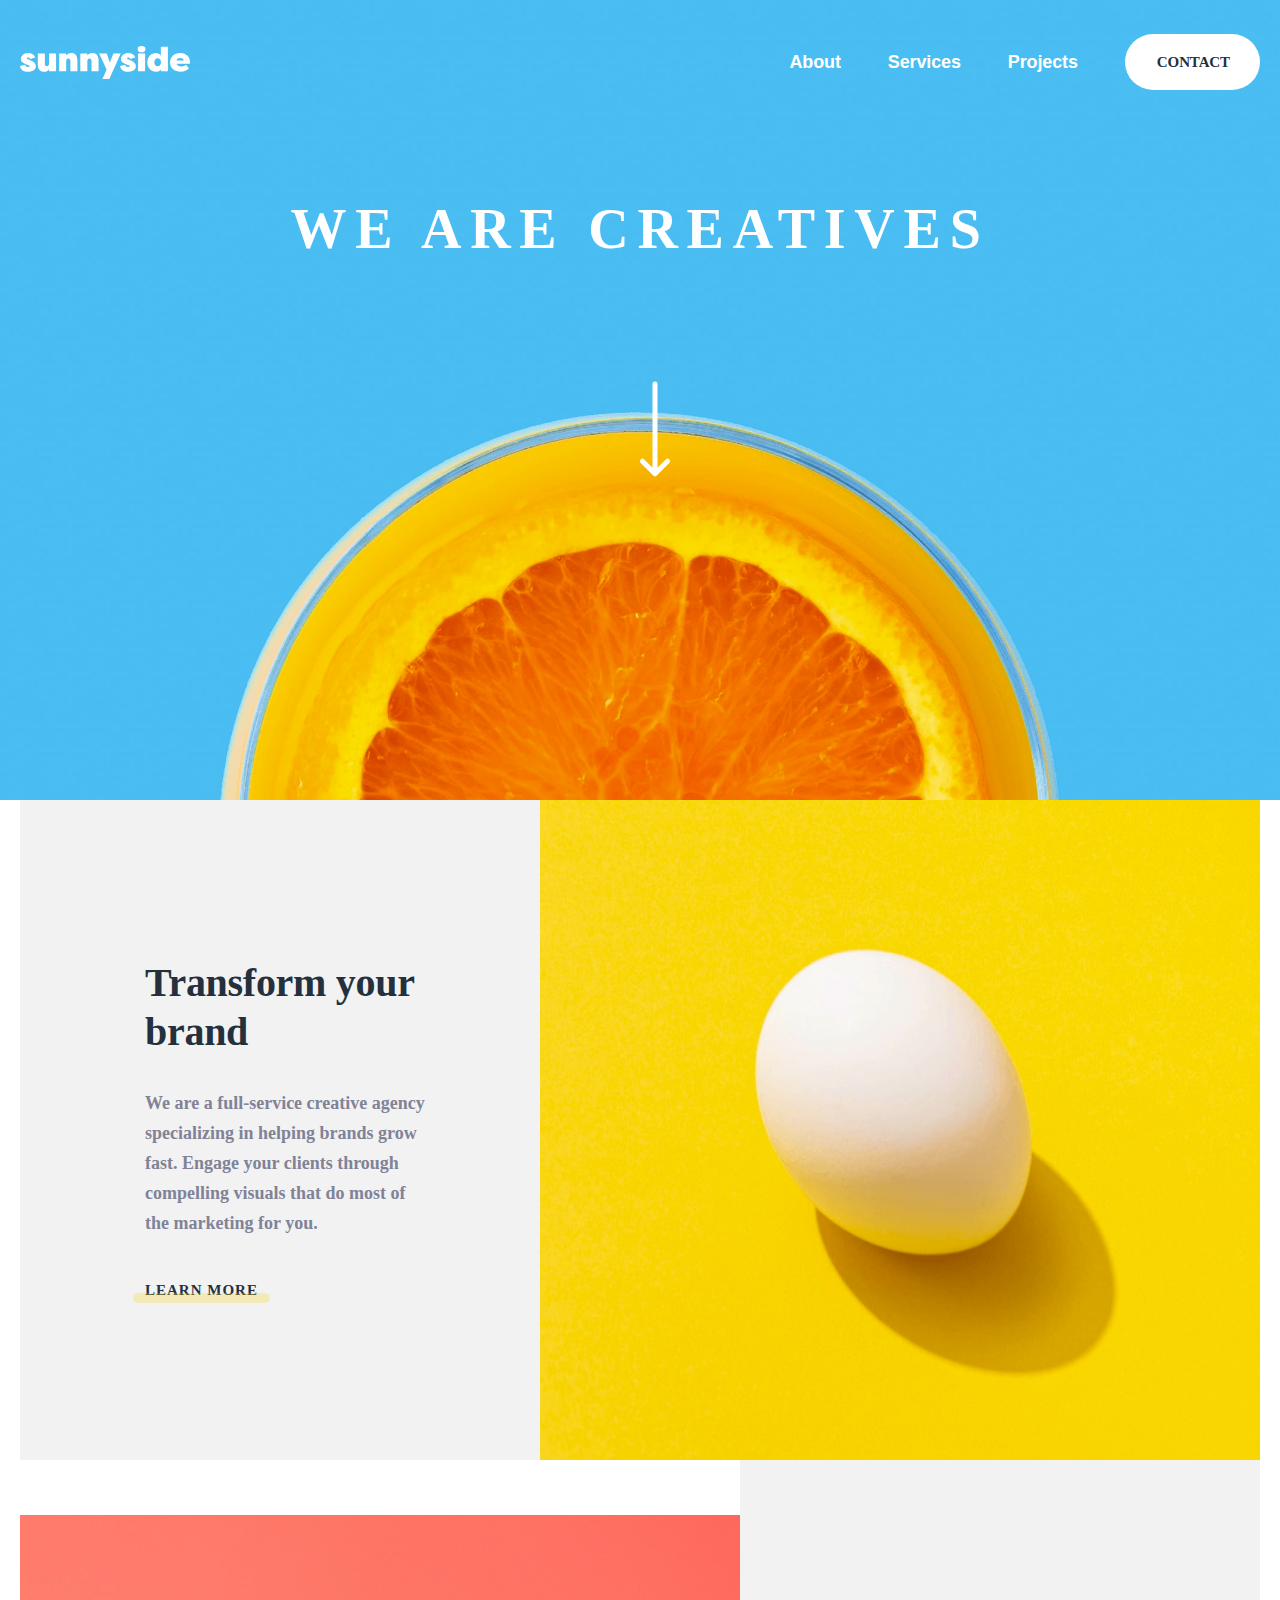
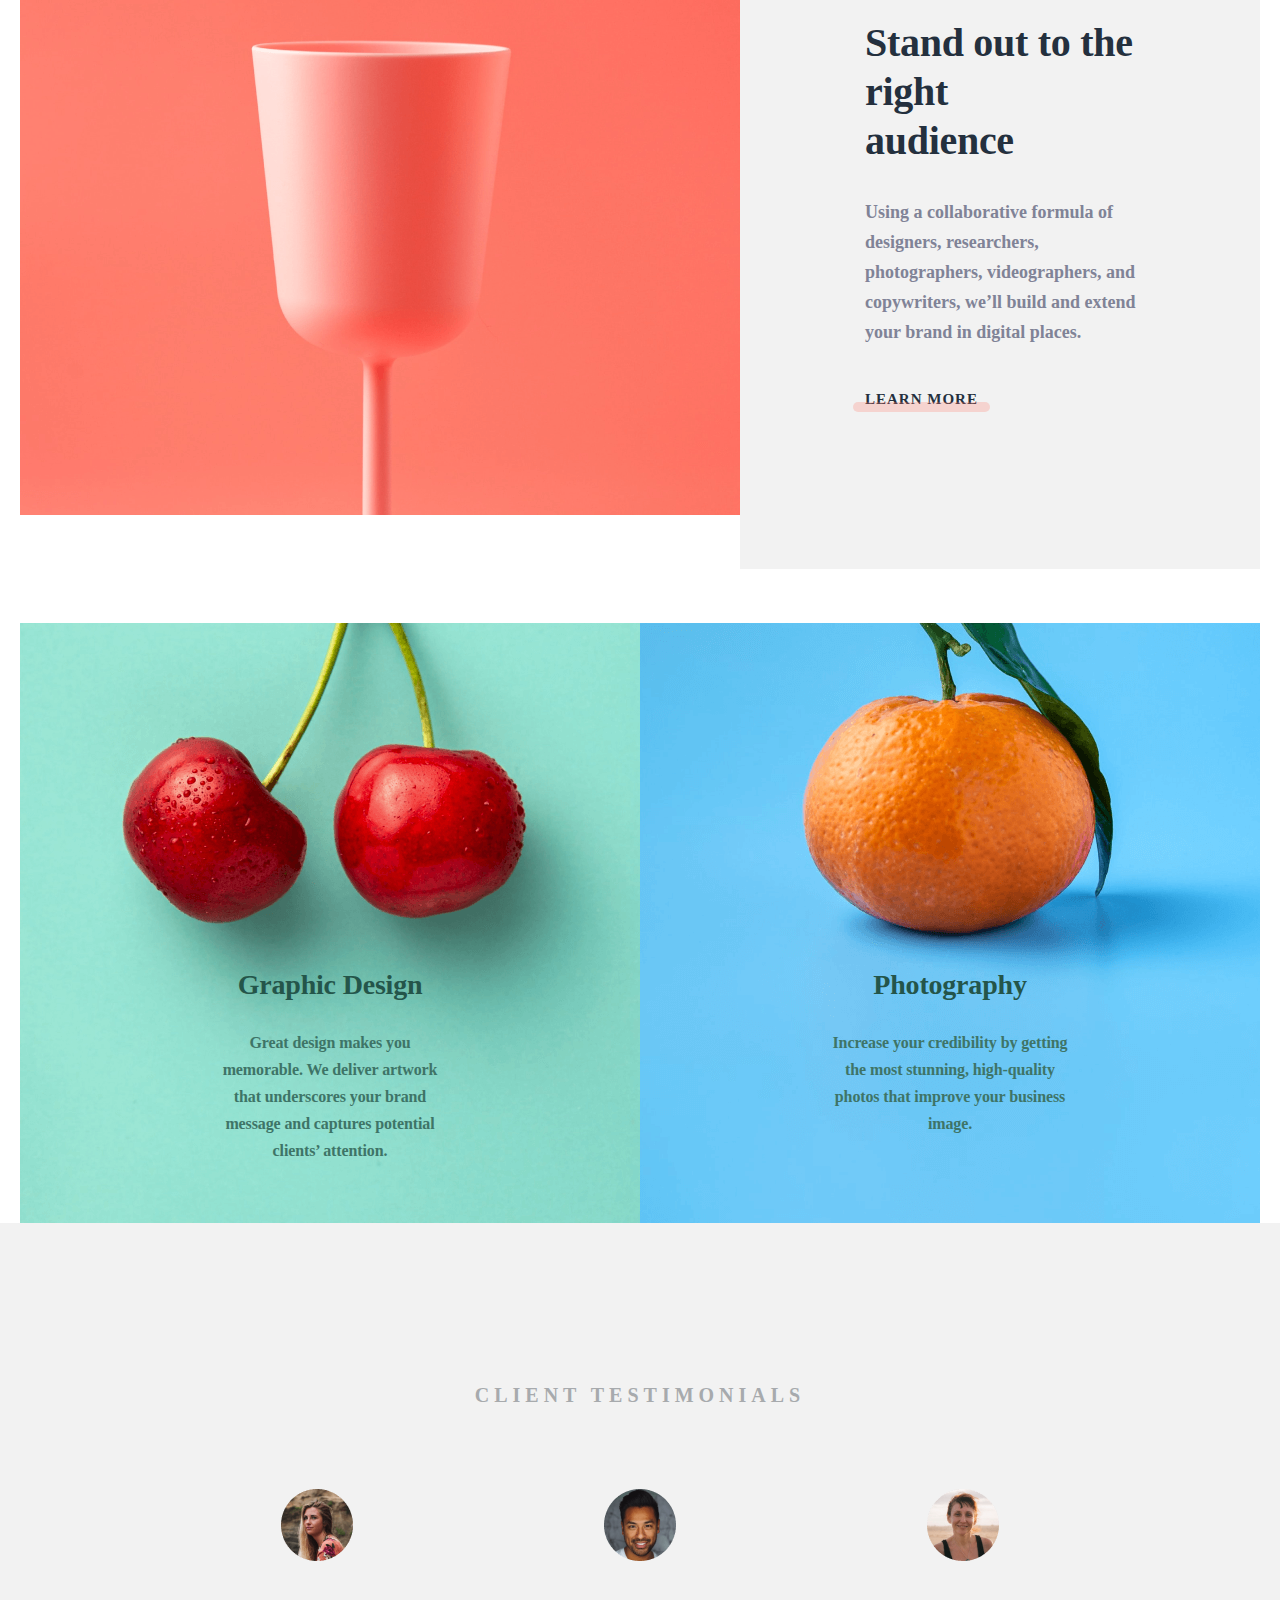
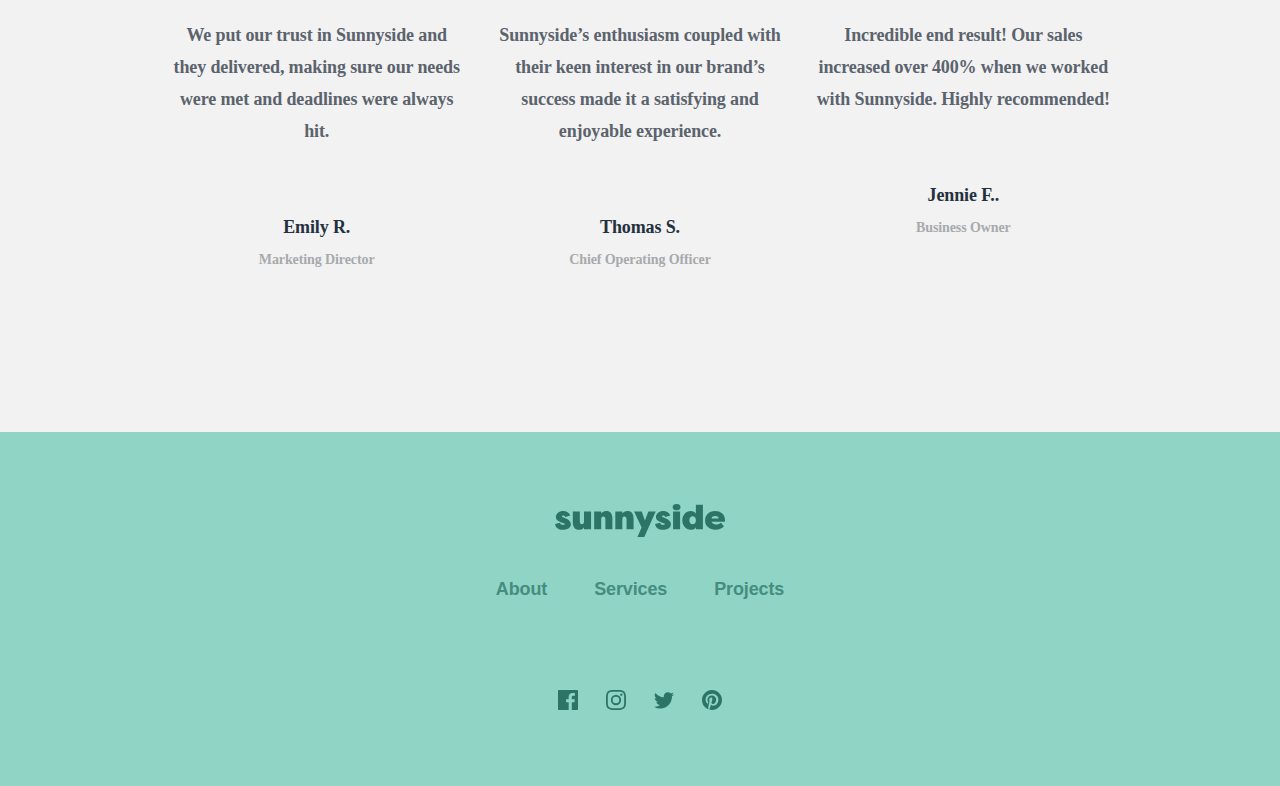
==== commit d192c6aa: "Merge branch 'main' of https://github.com/toshtemirov003/sunnyside" ====
--- a/index.html
+++ b/index.html
@@ -82,10 +82,57 @@
       </section>
 
       <section class="clients">
+        <div class="big-container">
+         <div class="clients-inner">
+          <strong class="clients__str">CLIENT TESTIMONIALS</strong>
+          <ol class="clients__list">
+
+            <li class="clients__item">
+              <img class="clients__img" src="./img/clients-1.png"
+              width="72"
+              height="72"
+              alt="Emily R. Marketing Director">
+              <div class="clients__text-box">
+                <p class="clients__text">We put our trust in Sunnyside and they delivered, making sure our needs were met and deadlines were always hit.</p>
+              </div>
+              <strong class="clients__name">Emily R.</strong>
+              <p class="clients__job">Marketing Director</p>
+            </li>
+
+            <li class="clients__item">
+              <img class="clients__img" src="./img/clients-2.png"
+              width="72"
+              height="72"
+              alt="Emily R. Marketing Director">
+              <div class="clients__text-box">
+                <p class="clients__text">Sunnyside’s enthusiasm coupled with their keen interest in our brand’s success made it a satisfying and enjoyable experience.</p>
+              </div>
+              <strong class="clients__name">Thomas S.</strong>
+              <p class="clients__job">Chief Operating Officer</p>
+            </li>
+
+            <li class="clients__item">
+              <img class="clients__img" src="./img/clients-3.png"
+              width="72"
+              height="72"
+              alt="Emily R. Marketing Director">
+              <div class="clients__text-box">
+                <p class="clients__text">Incredible end result! Our sales increased over 400% when we worked with Sunnyside. Highly recommended!</p>
+              </div>
+              <strong class="clients__name">Jennie F..</strong>
+              <p class="clients__job">Business Owner</p>
+            </li>
+
+          </ol>
+
+         </div>
+
+        </div>
 
       </section>
 
       <section class="images">
+       
         
       </section>
 
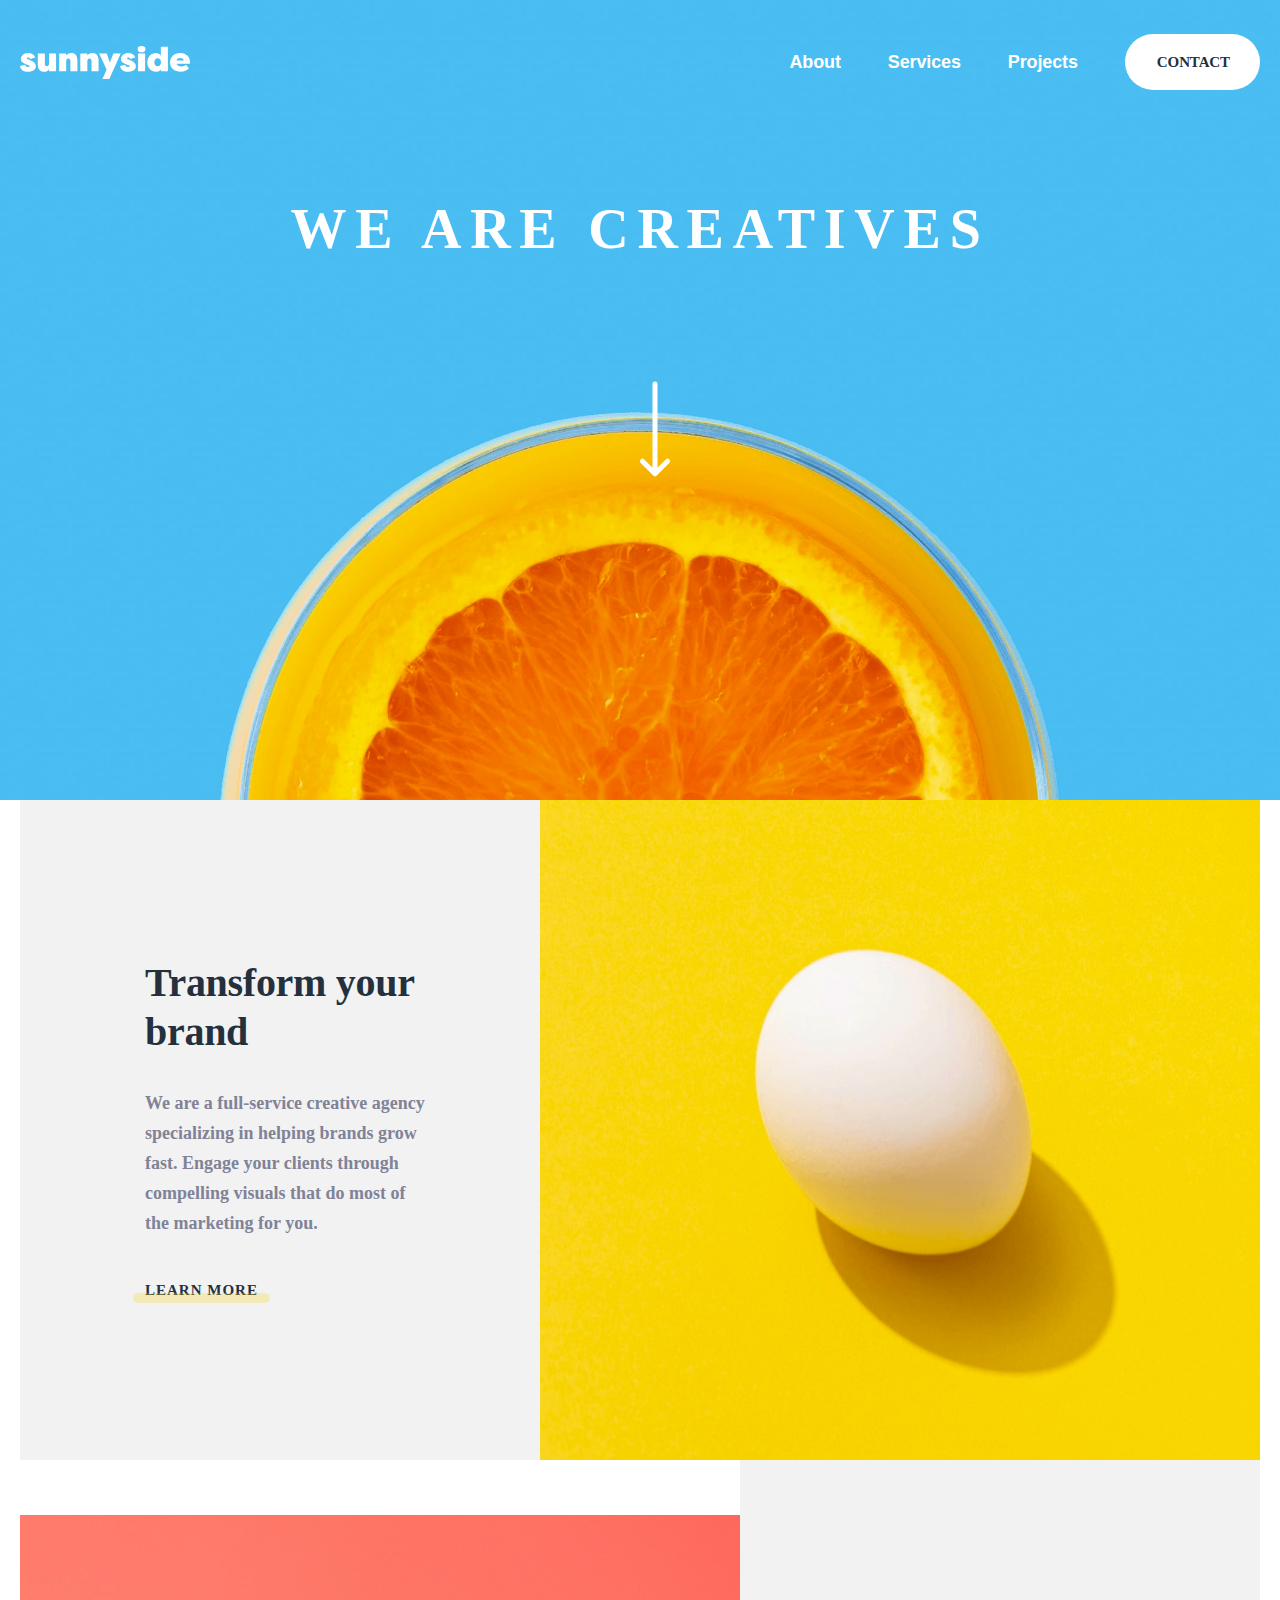
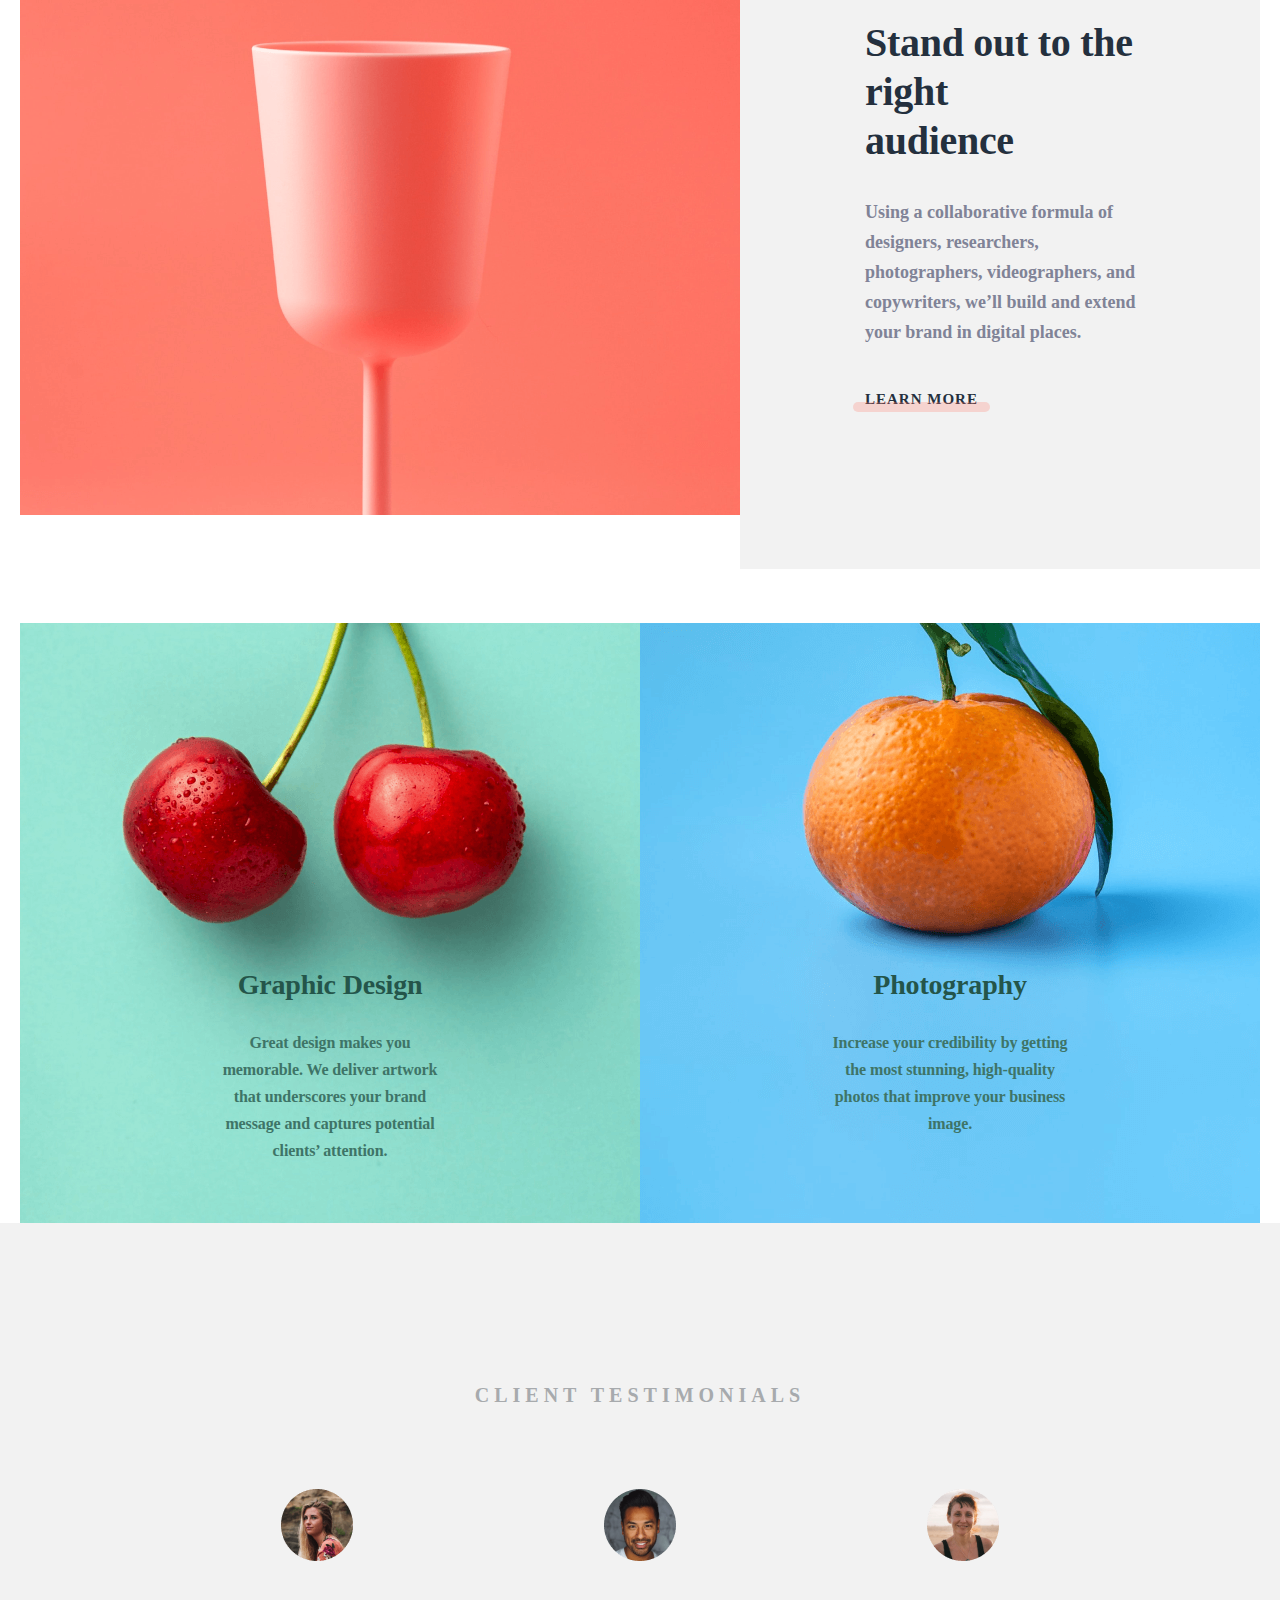
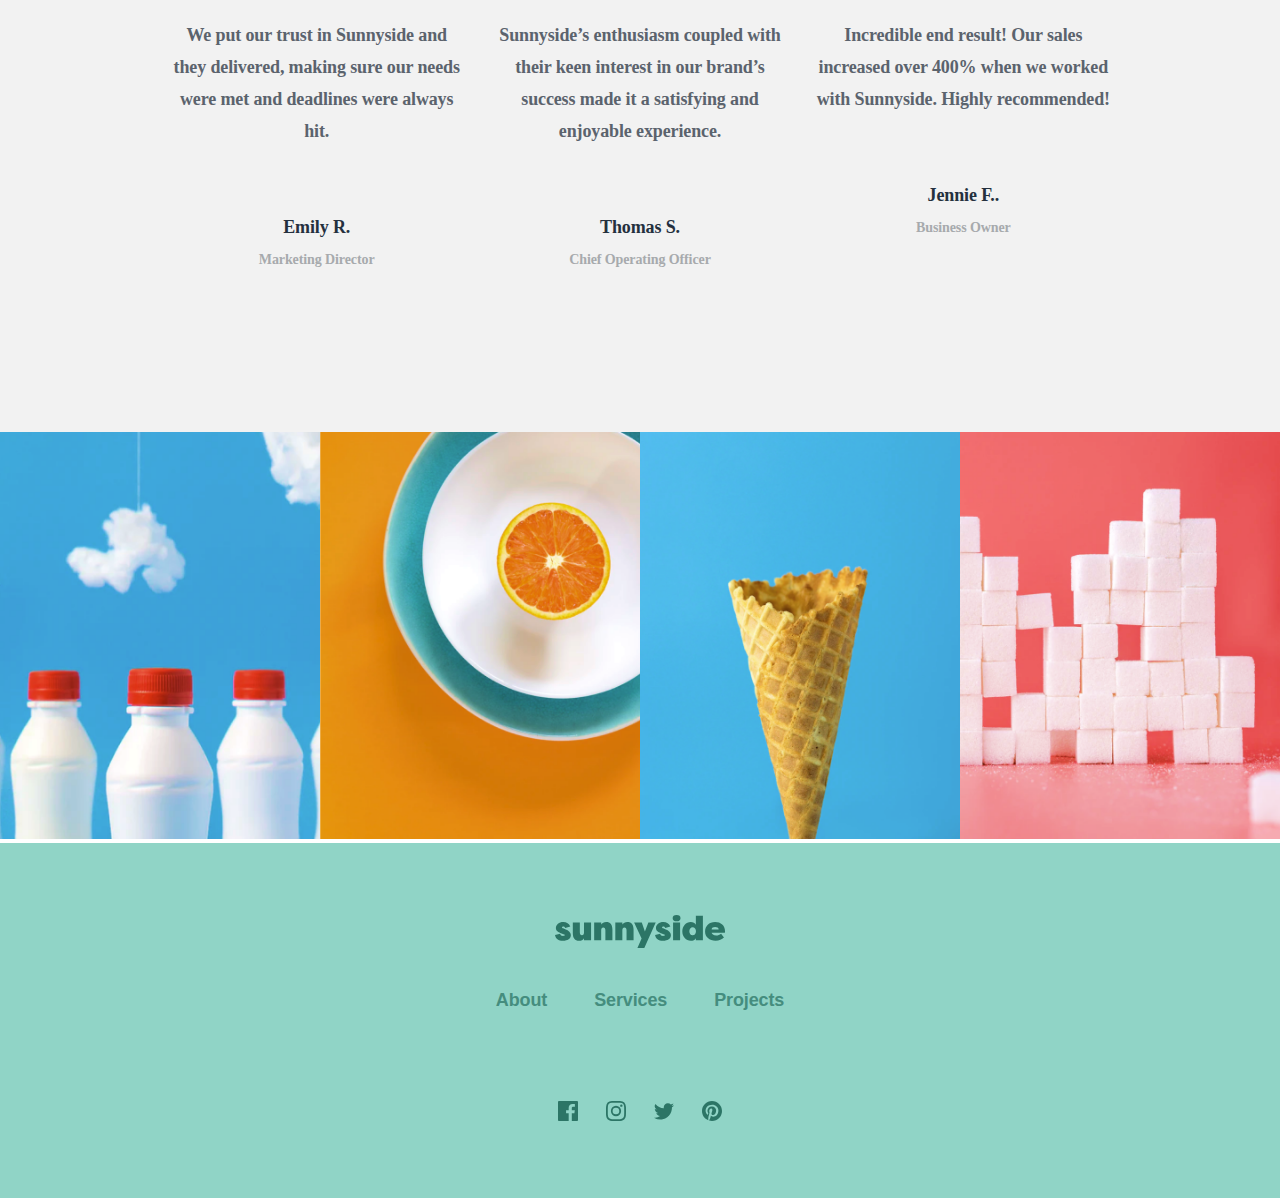
==== commit a77235bd: "Add images section" ====
--- a/index.html
+++ b/index.html
@@ -132,8 +132,20 @@
       </section>
 
       <section class="images">
-       
-        
+        <ul class="images__list">
+          <li class="images__item">
+            <img class="images__img" src="./img/img-1.png" alt="Milk image" width="320" height="407">
+          </li>
+          <li class="images__item">
+            <img class="images__img" src="./img/img-2.png" alt="Apelsin image" width="320" height="407">
+          </li>
+          <li class="images__item">
+            <img class="images__img" src="./img/img-3.png" alt="Ice-cream image" width="320" height="407">
+          </li>
+          <li class="images__item">
+            <img class="images__img" src="./img/img-4.png" alt="Qand image" width="320" height="407">
+          </li>
+        </ul>
       </section>
 
     </main>
--- a/css/main.css
+++ b/css/main.css
@@ -1070,4 +1070,74 @@
     margin: 0 auto;
   }
 }
+
+.images {
+  width: 100%;
+  max-width: 1440px;
+  margin: 0 auto;
+}
+
+.images__list {
+  padding: 0;
+  margin: 0;
+  list-style-type: none;
+  display: -webkit-box;
+  display: -ms-flexbox;
+  display: flex;
+  -ms-flex-wrap: wrap;
+      flex-wrap: wrap;
+  -webkit-box-align: center;
+      -ms-flex-align: center;
+          align-items: center;
+  -webkit-box-pack: center;
+      -ms-flex-pack: center;
+          justify-content: center;
+}
+
+.images__img {
+  width: 320px;
+  height: 407px;
+}
+
+@media only screen and (max-width: 720) {
+  .images__img {
+    width: 320px;
+    height: 420px;
+  }
+}
+
+@media only screen and (max-width: 639px) {
+  .images__img {
+    width: 280px;
+    height: 380px;
+  }
+}
+
+@media only screen and (max-width: 559px) {
+  .images__img {
+    width: 260px;
+    height: 360px;
+  }
+}
+
+@media only screen and (max-width: 520px) {
+  .images__img {
+    width: 250px;
+    height: 350px;
+  }
+}
+
+@media only screen and (max-width: 499px) {
+  .images__img {
+    width: 200px;
+    height: 300px;
+  }
+}
+
+@media only screen and (max-width: 399px) {
+  .images__img {
+    width: 150px;
+    height: 250px;
+  }
+}
 /*# sourceMappingURL=main.css.map */